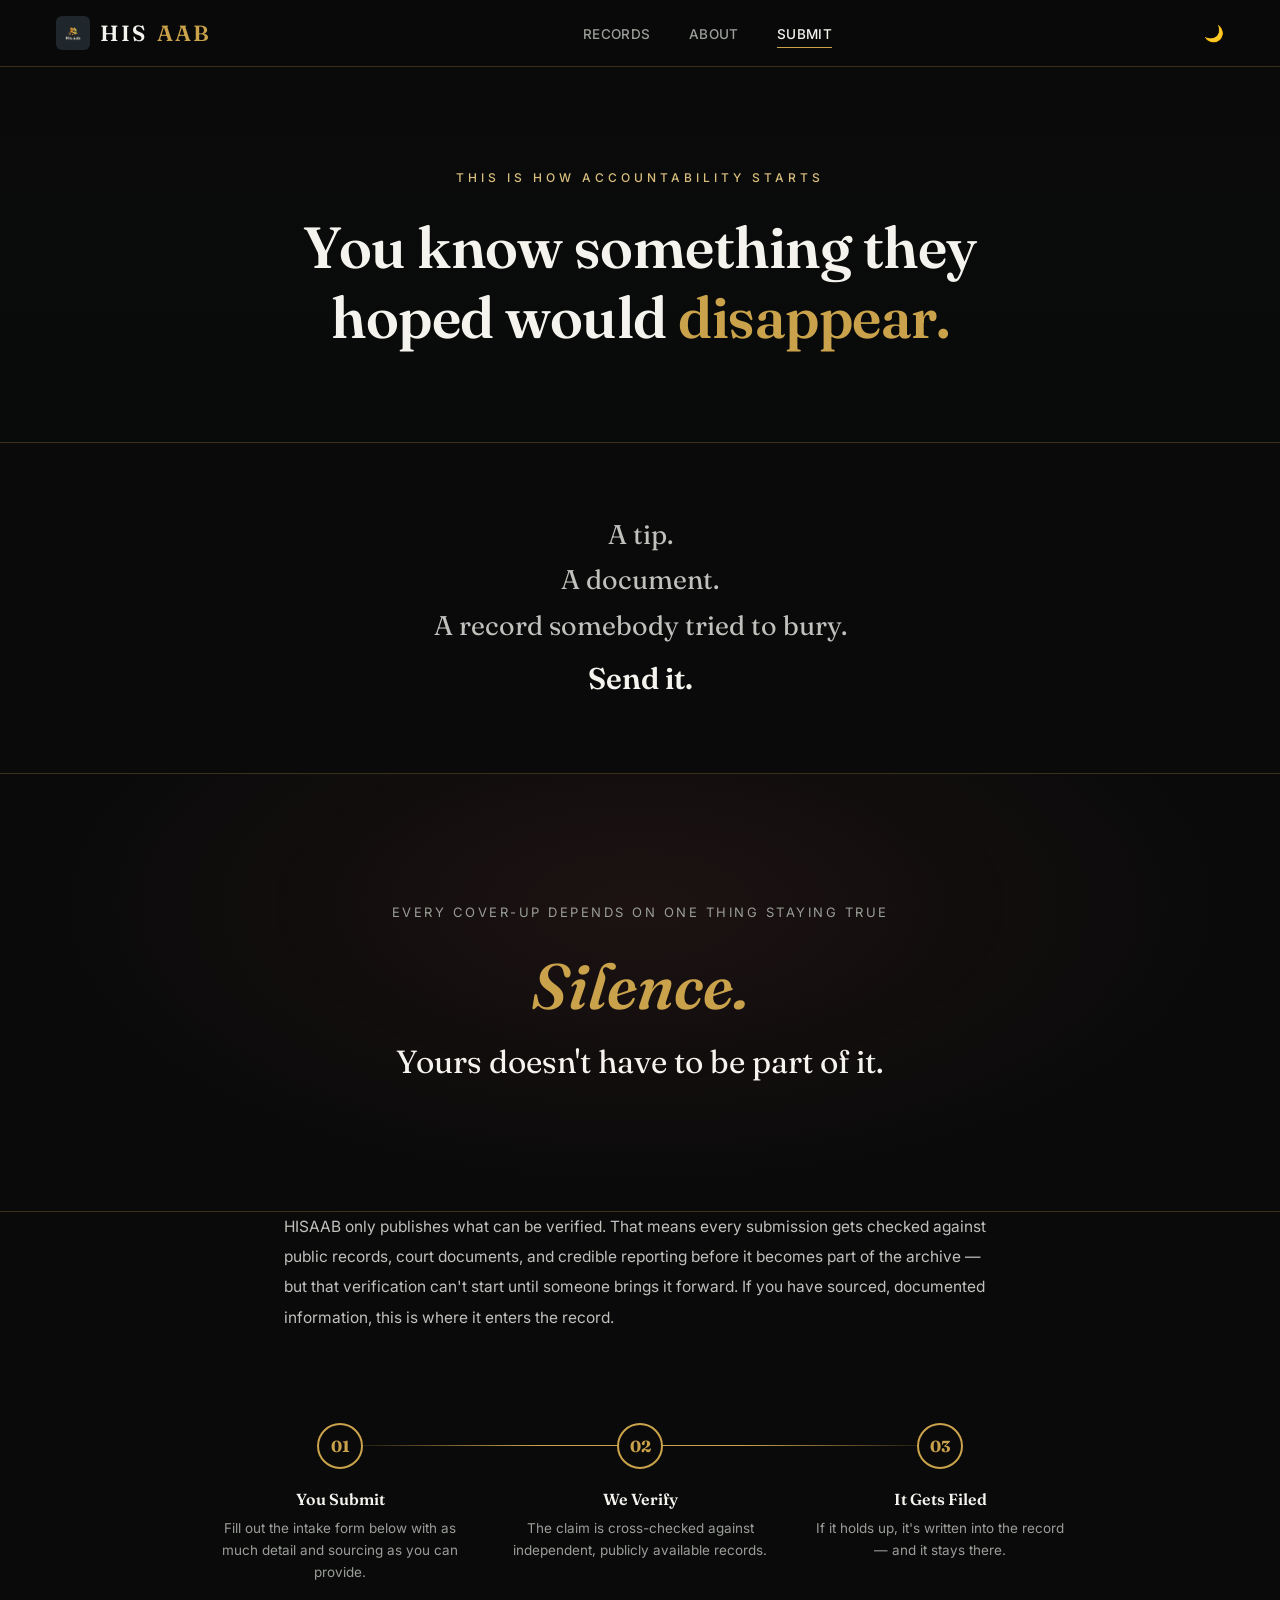
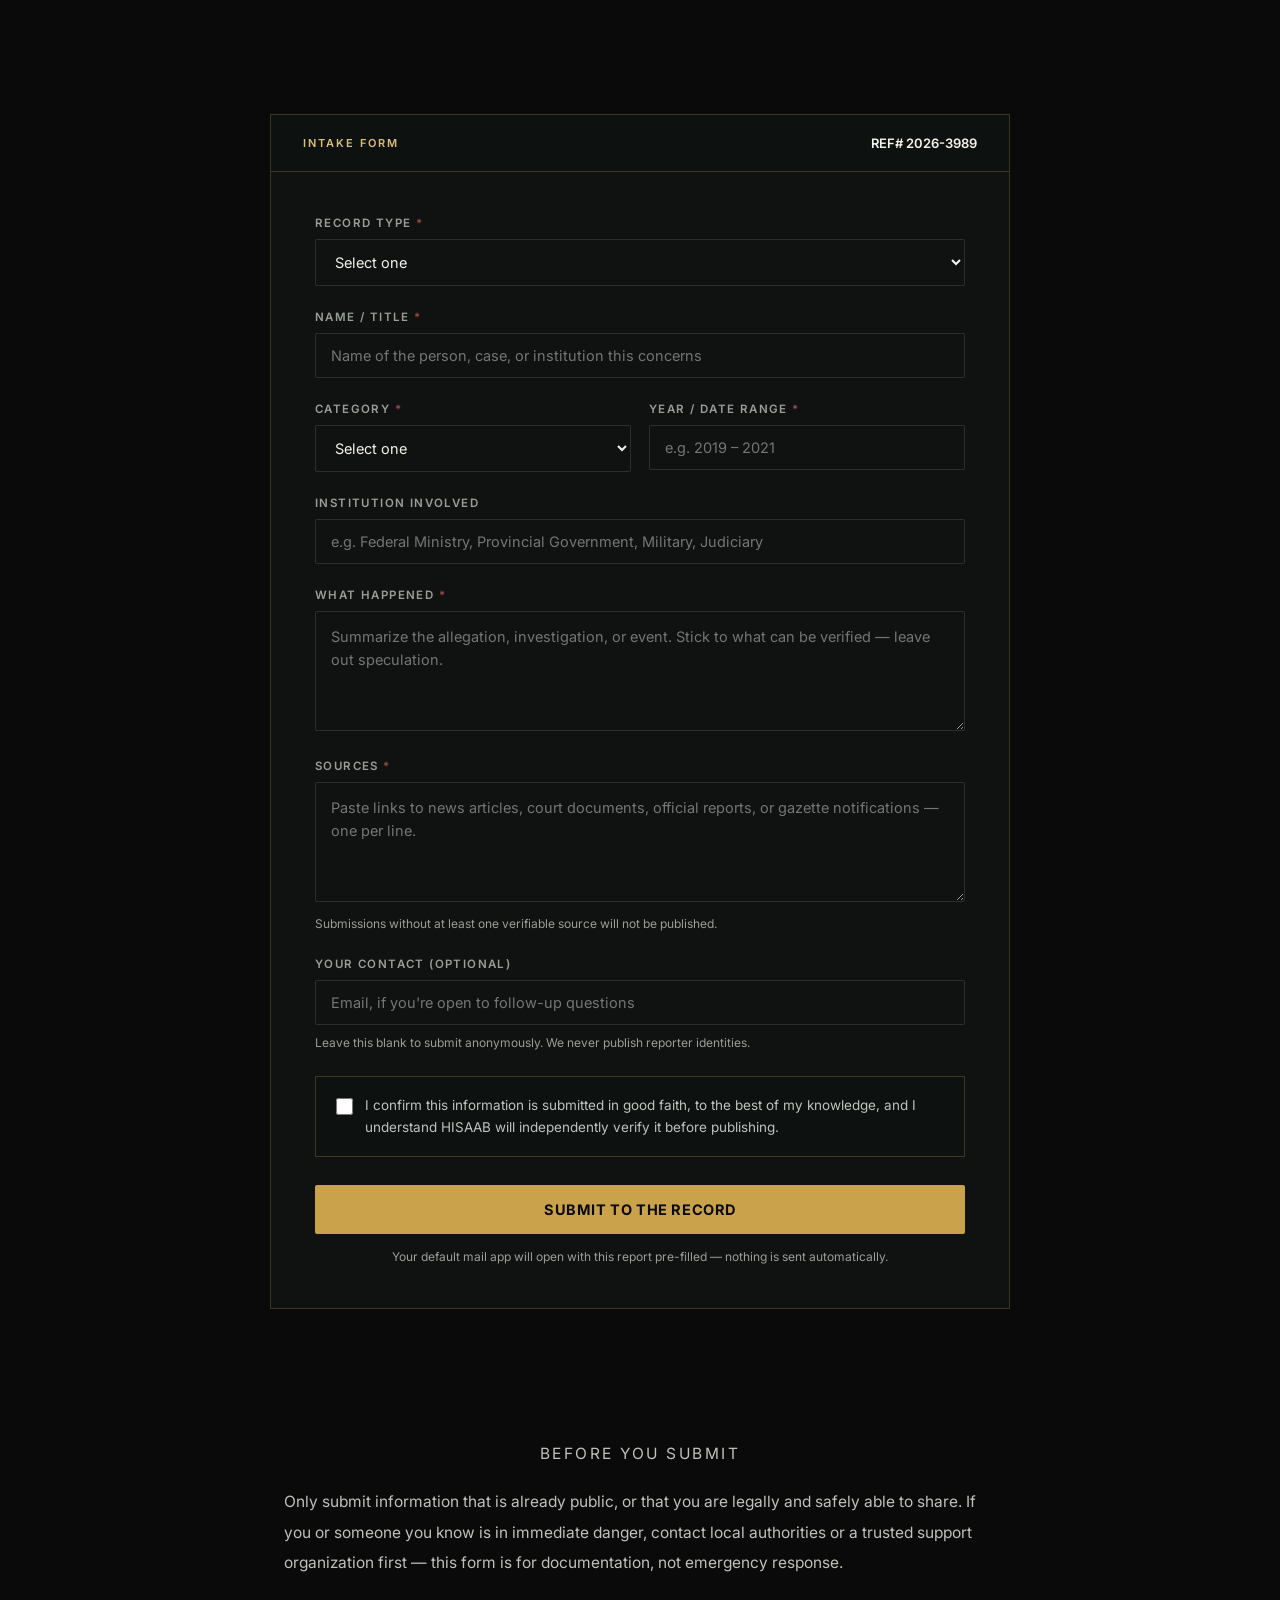
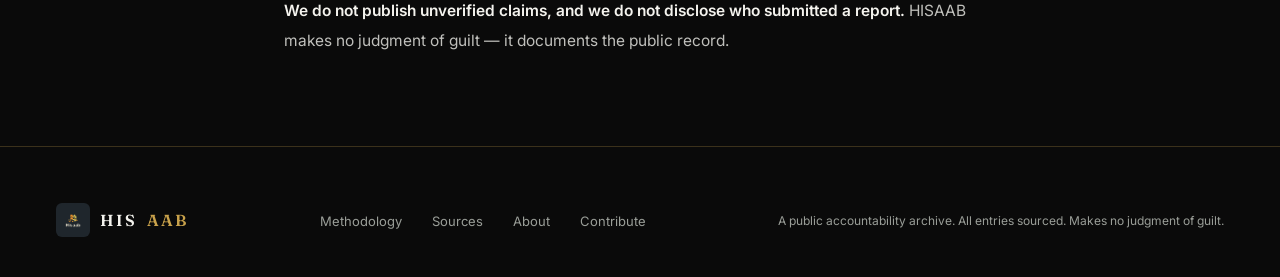
==== submit.html @ 6746af03 "first commit" ====
<!DOCTYPE html>
<html lang="en">
<head>
<meta charset="UTF-8">
<meta name="viewport" content="width=device-width, initial-scale=1.0">
<title>Submit A Record — HISAAB</title>
<link rel="icon" type="image/png" href="images/hisaab-logo.png">
<meta name="description" content="Submit documented, sourced information about a person, case, or institution to the HISAAB public record.">
<link rel="stylesheet" href="hisaab.css">
</head>
<body>

<nav id="nav" class="scrolled">
<div class="logo" onclick="window.location.href='index.html'"><img src="images/hisaab-logo.png" alt="HISAAB logo">HIS<span>AAB</span></div>
<ul class="nav-links">
<li><a href="index.html">Records</a></li>
<li><a href="about.html">About</a></li>
<li><a href="submit.html" class="nav-active">Submit</a></li>
</ul>
<div class="nav-icons">
<button class="nav-icon-btn" id="themeToggle" aria-label="Toggle light and dark mode">&#127769;</button>
</div>
</nav>

<!-- ================= HERO ================= -->
<section class="submit-hero">
<p class="about-eyebrow">This Is How Accountability Starts</p>
<h1 class="about-headline">You know something they hoped would <span class="gold-text">disappear.</span></h1>
</section>

<!-- ================= STAGGER ================= -->
<div class="stagger-block">
<p class="stagger-line">A tip.</p>
<p class="stagger-line">A document.</p>
<p class="stagger-line">A record somebody tried to bury.</p>
<p class="stagger-line emphasis">Send it.</p>
</div>

<!-- ================= RAGE BAND ================= -->
<section class="rage-band">
<p class="rage-band-lead reveal">Every cover-up depends on one thing staying true</p>
<h2 class="reveal">Silence.<small>Yours doesn't have to be part of it.</small></h2>
</section>

<!-- ================= EXPLANATORY ================= -->
<div class="about-block reveal">
<p>HISAAB only publishes what can be verified. That means every submission gets checked against public records, court documents, and credible reporting before it becomes part of the archive — but that verification can't start until someone brings it forward. If you have sourced, documented information, this is where it enters the record.</p>
</div>

<!-- ================= PROCESS ================= -->
<div class="section" style="padding-top:0;">
<div class="process-line">
<div class="process-step reveal"><div class="process-num">01</div><h4>You Submit</h4><p>Fill out the intake form below with as much detail and sourcing as you can provide.</p></div>
<div class="process-step reveal"><div class="process-num">02</div><h4>We Verify</h4><p>The claim is cross-checked against independent, publicly available records.</p></div>
<div class="process-step reveal"><div class="process-num">03</div><h4>It Gets Filed</h4><p>If it holds up, it's written into the record — and it stays there.</p></div>
</div>
</div>

<!-- ================= FORM ================= -->
<div class="section" style="padding-top:0;">
<div class="dossier reveal">

<div class="dossier-strip">
<span class="label">Intake Form</span>
<span class="ref" id="ref-number">REF# —</span>
</div>

<div class="dossier-body">

<form id="report-form" class="form-state">

<div class="field">
<label>Record Type <span class="req">*</span></label>
<select id="f-type" required>
<option value="" disabled selected>Select one</option>
<option>Person</option>
<option>Case / Scandal</option>
<option>Institution</option>
</select>
</div>

<div class="field">
<label>Name / Title <span class="req">*</span></label>
<input type="text" id="f-name" placeholder="Name of the person, case, or institution this concerns" required>
</div>

<div class="field-row">
<div class="field">
<label>Category <span class="req">*</span></label>
<select id="f-category" required>
<option value="" disabled selected>Select one</option>
<option>Corruption</option>
<option>Abuse of Power</option>
<option>Human Rights</option>
<option>Governance / Administrative</option>
<option>Censorship</option>
<option>Electoral</option>
<option>Other</option>
</select>
</div>
<div class="field">
<label>Year / Date Range <span class="req">*</span></label>
<input type="text" id="f-year" placeholder="e.g. 2019 – 2021" required>
</div>
</div>

<div class="field">
<label>Institution Involved</label>
<input type="text" id="f-institution" placeholder="e.g. Federal Ministry, Provincial Government, Military, Judiciary">
</div>

<div class="field">
<label>What Happened <span class="req">*</span></label>
<textarea id="f-description" placeholder="Summarize the allegation, investigation, or event. Stick to what can be verified — leave out speculation." required></textarea>
</div>

<div class="field">
<label>Sources <span class="req">*</span></label>
<textarea id="f-sources" placeholder="Paste links to news articles, court documents, official reports, or gazette notifications — one per line." required></textarea>
<p class="hint">Submissions without at least one verifiable source will not be published.</p>
</div>

<div class="field">
<label>Your Contact (Optional)</label>
<input type="text" id="f-contact" placeholder="Email, if you're open to follow-up questions">
<p class="hint">Leave this blank to submit anonymously. We never publish reporter identities.</p>
</div>

<div class="consent">
<input type="checkbox" id="f-consent" required>
<label for="f-consent">I confirm this information is submitted in good faith, to the best of my knowledge, and I understand HISAAB will independently verify it before publishing.</label>
</div>

<button type="submit" class="submit-btn">Submit To The Record</button>
<p class="submit-note">Your default mail app will open with this report pre-filled — nothing is sent automatically.</p>

</form>

<div id="confirm-state" class="confirm">
<div class="confirm-mark">&#10003;</div>
<h3>Submission Ready To Send</h3>
<p>Your mail app should now be open with this report pre-filled. Once you hit send, our review team will verify it against public records — thank you for helping keep this record honest.</p>
</div>

</div>
</div>
</div>

<!-- ================= SAFETY NOTICE ================= -->
<div class="about-block reveal">
<p class="about-block-label">Before You Submit</p>
<p>Only submit information that is already public, or that you are legally and safely able to share. If you or someone you know is in immediate danger, contact local authorities or a trusted support organization first — this form is for documentation, not emergency response.</p>
<p><strong>We do not publish unverified claims, and we do not disclose who submitted a report.</strong> HISAAB makes no judgment of guilt — it documents the public record.</p>
</div>

<footer>
<div class="logo" style="font-size:16px;"><img src="images/hisaab-logo.png" alt="HISAAB logo">HIS<span>AAB</span></div>
<ul class="footer-links">
<li><a href="about.html">Methodology</a></li>
<li><a href="about.html">Sources</a></li>
<li><a href="about.html">About</a></li>
<li><a href="submit.html">Contribute</a></li>
</ul>
<div class="footer-note">A public accountability archive. All entries sourced. Makes no judgment of guilt.</div>
</footer>

<script>
(function(){
    var toggleBtn = document.getElementById("themeToggle");
    var saved = localStorage.getItem("hisaab-theme");
    if(saved === "light"){ document.body.classList.add("light-mode"); toggleBtn.innerHTML = "&#9728;&#65039;"; }
    toggleBtn.addEventListener("click", function(){
        document.body.classList.toggle("light-mode");
        var isLight = document.body.classList.contains("light-mode");
        toggleBtn.innerHTML = isLight ? "&#9728;&#65039;" : "&#127769;";
        localStorage.setItem("hisaab-theme", isLight ? "light" : "dark");
    });
})();

(function(){
    var items = document.querySelectorAll(".reveal");
    var observer = new IntersectionObserver(function(entries){
        entries.forEach(function(entry){
            if(entry.isIntersecting){ entry.target.classList.add("in"); observer.unobserve(entry.target); }
        });
    }, { threshold:0.12 });
    items.forEach(function(el){ observer.observe(el); });
})();

function staggerReveal(containerSelector, childSelector, gap){
    document.querySelectorAll(containerSelector).forEach(function(container){
        var children = container.querySelectorAll(childSelector);
        var obs = new IntersectionObserver(function(entries){
            entries.forEach(function(entry){
                if(entry.isIntersecting){
                    children.forEach(function(child, i){
                        setTimeout(function(){ child.classList.add("in"); }, i * (gap || 150));
                    });
                    obs.unobserve(entry.target);
                }
            });
        }, { threshold:0.3 });
        obs.observe(container);
    });
}
staggerReveal(".stagger-block", ".stagger-line", 220);

/* reference number */
(function(){
    var year = new Date().getFullYear();
    var rand = Math.floor(1000 + Math.random() * 8999);
    document.getElementById("ref-number").textContent = "REF# " + year + "-" + rand;
})();

/* form submit -> mailto handoff */
document.getElementById("report-form").addEventListener("submit", function(e){
    e.preventDefault();

    var type = document.getElementById("f-type").value;
    var name = document.getElementById("f-name").value.trim();
    var category = document.getElementById("f-category").value;
    var year = document.getElementById("f-year").value.trim();
    var institution = document.getElementById("f-institution").value.trim();
    var description = document.getElementById("f-description").value.trim();
    var sources = document.getElementById("f-sources").value.trim();
    var contact = document.getElementById("f-contact").value.trim();

    var subject = "HISAAB Submission: " + name + " (" + year + ")";
    var body =
        "RECORD TYPE: " + type + "\n" +
        "NAME/TITLE: " + name + "\n" +
        "CATEGORY: " + category + "\n" +
        "YEAR/DATE RANGE: " + year + "\n" +
        "INSTITUTION: " + (institution || "Not specified") + "\n\n" +
        "WHAT HAPPENED:\n" + description + "\n\n" +
        "SOURCES:\n" + sources + "\n\n" +
        "REPORTER CONTACT: " + (contact || "Anonymous");

    var mailto = "mailto:submissions@hisaab.example?subject=" + encodeURIComponent(subject) + "&body=" + encodeURIComponent(body);
    window.location.href = mailto;

    document.getElementById("report-form").classList.add("hidden");
    document.getElementById("confirm-state").classList.add("active");
});
</script>

</body>
</html>
---- hisaab.css ----
/* =================================================================
   HISAAB — DESIGN SYSTEM v2
   Black / deep forest green / gold. Fraunces (display) + Inter (body).
   Matches the approved mockup direction.
================================================================= */

@import url('https://fonts.googleapis.com/css2?family=Fraunces:opsz,wght@9..144,300;9..144,500;9..144,600;9..144,700&family=Inter:wght@300;400;500;600;700&display=swap');

:root{
    --bg:#0A0A0A;
    --bg-alt:#0D1210;
    --bg-card:#0F1210;
    --bg-card-2:#101512;
    --green:#0F3D2E;
    --green-light:#175A43;
    --gold:#C9A24B;
    --gold-soft:#D9BE7D;
    --ink:#F4F3EE;
    --ink-dim:#9A9E98;
    --line:rgba(201,162,75,0.25);
    --line-soft:rgba(244,243,238,0.12);

    --alleged:#C9A24B;
    --investigation:#7C93A8;
    --convicted:#9A4B4B;
    --acquitted:#5C8768;
    --pending:#8A8E88;

    --bg-body:var(--bg);
    --text-primary:var(--ink);
    --text-secondary:rgba(244,243,238,.78);
    --text-muted:var(--ink-dim);
    --border-color:var(--line);
    --input-bg:#0F1210;
    --input-border:var(--line-soft);
    --shadow:0 20px 45px rgba(0,0,0,.45);
    --shadow-lift:0 30px 65px rgba(0,0,0,.55);

    --display:'Fraunces',Georgia,serif;
    --sans:'Inter',-apple-system,sans-serif;
}

body.light-mode{
    --bg-body:#f3f1ea;
    --bg-alt:#ece7da;
    --bg-card:#ffffff;
    --bg-card-2:#fbfaf5;
    --text-primary:#141310;
    --text-secondary:#3a372e;
    --text-muted:#6f6a5a;
    --border-color:#ddd4bc;
    --input-bg:#ffffff;
    --input-border:#ddd4bc;
    --line:#ddd4bc;
    --line-soft:#e6dfca;
}

*{ margin:0; padding:0; box-sizing:border-box; }
html{ scroll-behavior:smooth; }
body{ background:var(--bg-body); color:var(--text-primary); font-family:var(--sans); overflow-x:hidden; transition:background .4s, color .4s; }
h1,h2,h3,.serif{ font-family:var(--display); }
a{ color:inherit; text-decoration:none; }
img{ max-width:100%; display:block; }
button, input{ font-family:inherit; }
::selection{ background:var(--gold); color:#0A0A0A; }
a:focus-visible, button:focus-visible, input:focus-visible{ outline:2px solid var(--gold); outline-offset:3px; }
@media (prefers-reduced-motion:reduce){ *{ animation-duration:.001ms !important; transition-duration:.001ms !important; } }

/* ============ NAV ============ */
nav{
    position:fixed; top:0; left:0; right:0; z-index:500;
    display:flex; align-items:center; justify-content:space-between;
    padding:26px 56px;
    transition:background .4s ease, padding .4s ease, backdrop-filter .4s ease, border-color .4s ease;
    border-bottom:1px solid transparent;
}
nav.scrolled{
    background:rgba(10,10,10,.88);
    backdrop-filter:blur(10px);
    padding:16px 56px;
    border-bottom:1px solid var(--line);
}
body.light-mode nav.scrolled{ background:rgba(243,241,234,.9); }

.logo{ display:flex; align-items:center; gap:10px; font-family:var(--display); font-size:22px; letter-spacing:2px; font-weight:600; color:var(--text-primary); cursor:pointer; }
.logo img{ width:34px; height:34px; object-fit:cover; border-radius:6px; flex-shrink:0; }
.logo span{ color:var(--gold); }
.nav-links{ display:flex; gap:38px; list-style:none; }
.nav-links a{ color:var(--text-muted); font-size:13.5px; letter-spacing:.4px; position:relative; transition:color .3s; text-transform:uppercase; font-weight:500; }
.nav-links a:hover, .nav-links a.nav-active{ color:var(--text-primary); }
.nav-links a::after{ content:''; position:absolute; left:0; bottom:-6px; width:0; height:1px; background:var(--gold); transition:width .3s; }
.nav-links a:hover::after, .nav-links a.nav-active::after{ width:100%; }
.nav-icons{ display:flex; gap:20px; align-items:center; color:var(--text-muted); }
.nav-icon-btn{ background:none; border:none; color:var(--text-muted); cursor:pointer; font-size:16px; display:flex; align-items:center; transition:color .25s; }
.nav-icon-btn:hover{ color:var(--gold); }
.nav-toggle{ display:none; flex-direction:column; gap:5px; background:none; border:none; cursor:pointer; }
.nav-toggle span{ width:20px; height:2px; background:var(--text-primary); }

/* search dropdown under nav */
.search-drop{
    position:fixed; top:0; left:0; right:0; z-index:499;
    background:rgba(10,10,10,.97); backdrop-filter:blur(10px);
    padding:110px 56px 30px; transform:translateY(-100%); opacity:0;
    transition:transform .35s ease, opacity .35s ease; pointer-events:none;
    border-bottom:1px solid var(--line);
}
.search-drop.open{ transform:translateY(0); opacity:1; pointer-events:all; }
.search-drop-inner{ max-width:720px; margin:0 auto; }
#hero-search-input{
    width:100%; background:none; border:none; border-bottom:1px solid var(--line);
    color:var(--text-primary); font-family:var(--display); font-size:28px; padding:10px 0; outline:none;
}
#hero-search-input::placeholder{ color:var(--text-muted); }
.search-drop-hint{ margin-top:14px; font-size:12px; color:var(--text-muted); letter-spacing:.3px; }

/* ============ HERO ============ */
.hero{
    min-height:100vh; display:flex; flex-direction:column; align-items:center; justify-content:center;
    text-align:center; position:relative; padding:140px 24px 60px;
    background:
        radial-gradient(ellipse at 50% 0%, rgba(15,61,46,.35), transparent 60%),
        linear-gradient(180deg, var(--bg) 0%, #090B0A 100%);
    overflow:hidden;
}
body.light-mode .hero{ background:radial-gradient(ellipse at 50% 0%, rgba(15,61,46,.08), transparent 60%), linear-gradient(180deg, var(--bg-body), var(--bg-alt)); }
.hero::before{
    content:''; position:absolute; inset:0;
    background-image:repeating-linear-gradient(0deg, rgba(255,255,255,.015) 0px, transparent 1px, transparent 2px);
    pointer-events:none;
}
.hero-eyebrow{ color:var(--gold-soft); letter-spacing:4px; font-size:12px; font-weight:500; text-transform:uppercase; margin-bottom:24px; opacity:0; animation:fadeUp 1s ease forwards .2s; }
.hero h1{ font-size:clamp(52px,11vw,128px); font-weight:600; letter-spacing:1px; line-height:.95; color:var(--text-primary); opacity:0; animation:fadeUp 1.1s ease forwards .4s; }
.hero h1 .accent{ color:var(--gold); }
.hero .tagline{ margin-top:24px; font-family:var(--display); font-style:italic; font-weight:300; font-size:clamp(17px,2.2vw,24px); color:var(--text-muted); max-width:640px; opacity:0; animation:fadeUp 1.1s ease forwards .65s; }
.hero-lede{ margin-top:20px; max-width:600px; font-size:15px; line-height:1.85; color:var(--text-secondary); opacity:0; animation:fadeUp 1.1s ease forwards .8s; }
.hero-cta{ margin-top:40px; display:flex; gap:16px; flex-wrap:wrap; justify-content:center; opacity:0; animation:fadeUp 1.1s ease forwards .95s; }
.btn{ padding:15px 32px; border-radius:2px; font-size:13.5px; letter-spacing:.5px; cursor:pointer; transition:.3s ease; text-decoration:none; display:inline-block; font-weight:600; text-transform:uppercase; }
.btn-primary{ background:var(--gold); color:#0A0A0A; border:1px solid var(--gold); }
.btn-primary:hover{ background:var(--gold-soft); transform:translateY(-2px); }
.btn-outline{ border:1px solid var(--line-soft); color:var(--text-primary); }
.btn-outline:hover{ border-color:var(--gold); color:var(--gold-soft); transform:translateY(-2px); }

.hero-stats-row{
    margin-top:56px; display:grid; grid-template-columns:repeat(4,1fr); gap:1px;
    background:var(--line); border:1px solid var(--line); max-width:820px; width:92vw;
    opacity:0; animation:fadeUp 1.1s ease forwards 1.1s;
}
.hero-stat{ background:var(--bg-card); padding:24px 12px; text-align:center; }
.hero-stat .n{ font-family:var(--display); font-size:34px; color:var(--gold); font-weight:600; }
.hero-stat .l{ margin-top:6px; font-size:10.5px; letter-spacing:1.2px; color:var(--text-muted); text-transform:uppercase; }

.scroll-cue{ position:absolute; bottom:34px; left:50%; transform:translateX(-50%); color:var(--text-muted); font-size:11px; letter-spacing:2px; text-transform:uppercase; display:flex; flex-direction:column; align-items:center; gap:10px; opacity:0; animation:fadeUp 1s ease forwards 1.3s; }
.scroll-cue .line{ width:1px; height:34px; background:linear-gradient(var(--gold), transparent); animation:pulse 2s ease-in-out infinite; }

@keyframes fadeUp{ from{ opacity:0; transform:translateY(24px); } to{ opacity:1; transform:translateY(0); } }
@keyframes pulse{ 0%,100%{ opacity:.3; } 50%{ opacity:1; } }

/* ============ SECTIONS ============ */
section, .section{ padding:130px 56px; }
.section-label{ color:var(--gold-soft); letter-spacing:3px; font-size:12px; text-transform:uppercase; text-align:center; margin-bottom:18px; font-weight:500; }
.section-title{ text-align:center; font-size:clamp(30px,4vw,46px); font-weight:500; margin-bottom:70px; max-width:720px; margin-left:auto; margin-right:auto; line-height:1.2; color:var(--text-primary); }

/* reveal */
.reveal{ opacity:0; transform:translateY(28px); transition:opacity .8s ease, transform .8s ease; }
.reveal.in{ opacity:1; transform:translateY(0); }

/* ============ STATS ============ */
.stats-grid{ display:grid; grid-template-columns:repeat(4,1fr); gap:1px; background:var(--line); border:1px solid var(--line); max-width:1100px; margin:0 auto; }
.stat-card{ background:var(--bg-card); padding:46px 28px; text-align:center; transition:background .4s ease; }
.stat-card:hover{ background:var(--bg-card-2); }
.stat-num{ font-family:var(--display); font-size:50px; color:var(--gold); font-weight:500; }
.stat-label{ margin-top:10px; color:var(--text-muted); font-size:13px; letter-spacing:.5px; }

/* ============ TIMELINE / RECENT STRIP ============ */
.timeline-section{ background:var(--bg-alt); border-top:1px solid var(--line); border-bottom:1px solid var(--line); }
.timeline-strip{ display:flex; gap:22px; overflow-x:auto; padding:20px 4px 30px; scrollbar-width:thin; }
.timeline-strip::-webkit-scrollbar{ height:4px; }
.timeline-strip::-webkit-scrollbar-thumb{ background:var(--gold); border-radius:4px; }
.tl-card{ min-width:280px; background:var(--bg-card); border:1px solid var(--line); padding:28px; flex-shrink:0; transition:all .35s ease; cursor:pointer; position:relative; }
.tl-card:hover{ border-color:var(--gold); transform:translateY(-6px); box-shadow:var(--shadow-lift); }
.tl-date{ color:var(--gold-soft); font-size:12px; letter-spacing:1px; margin-bottom:14px; display:block; text-transform:uppercase; }
.tl-card h3{ font-size:18.5px; font-weight:500; margin-bottom:10px; line-height:1.3; color:var(--text-primary); }
.tl-card p{ color:var(--text-muted); font-size:13.5px; line-height:1.6; }
.tl-tag{ display:inline-block; margin-top:16px; font-size:11px; letter-spacing:.5px; color:var(--text-muted); border:1px solid var(--line-soft); padding:4px 10px; border-radius:20px; }

/* ============ ENTITY GRID (People / Cases / Institutions) ============ */
.entity-grid{ display:grid; grid-template-columns:repeat(3,1fr); gap:26px; max-width:1100px; margin:0 auto; }
.entity-card{ background:var(--bg-alt); border:1px solid var(--line); padding:36px; transition:all .4s ease; position:relative; overflow:hidden; cursor:pointer; }
.entity-card::before{ content:''; position:absolute; top:0; left:0; width:3px; height:0; background:var(--gold); transition:height .4s ease; }
.entity-card:hover::before{ height:100%; }
.entity-card:hover{ transform:translateY(-4px); background:var(--bg-card-2); }
.entity-icon{ width:44px; height:44px; border:1px solid var(--gold); border-radius:50%; display:flex; align-items:center; justify-content:center; color:var(--gold); margin-bottom:22px; }
.entity-card h3{ font-size:20px; margin-bottom:10px; font-weight:500; color:var(--text-primary); }
.entity-card p{ color:var(--text-muted); font-size:14px; line-height:1.6; margin-bottom:18px; }
.entity-meta{ display:flex; justify-content:space-between; font-size:12px; color:var(--text-muted); border-top:1px solid var(--line); padding-top:16px; }
.entity-meta span.gold{ color:var(--gold-soft); }

/* ============ RECORD BROWSER (tabs + full grid) ============ */
.record-tabs{ display:flex; justify-content:center; gap:8px; margin-bottom:44px; flex-wrap:wrap; }
.record-tab{ background:var(--bg-alt); border:1px solid var(--line); color:var(--text-muted); padding:11px 26px; border-radius:2px; font-size:12.5px; font-weight:600; letter-spacing:.8px; text-transform:uppercase; cursor:pointer; transition:.2s; }
.record-tab:hover{ border-color:var(--gold); color:var(--text-primary); }
.record-tab.active{ background:var(--gold); border-color:var(--gold); color:#0A0A0A; }

.record-grid{ display:grid; grid-template-columns:repeat(auto-fill,minmax(270px,1fr)); gap:22px; max-width:1200px; margin:0 auto; }
.record-card{ background:var(--bg-card); border:1px solid var(--line); overflow:hidden; cursor:pointer; transition:transform .3s ease, border-color .3s; }
.record-card:hover{ transform:translateY(-6px); border-color:var(--gold); box-shadow:var(--shadow-lift); }
.record-photo{ height:160px; background:var(--bg-alt); overflow:hidden; }
.record-photo img{ width:100%; height:100%; object-fit:cover; filter:grayscale(60%) contrast(1.05); }
.record-body{ padding:22px 24px 26px; }
.record-ref{ font-size:10.5px; color:var(--gold-soft); letter-spacing:1.2px; margin-bottom:8px; text-transform:uppercase; }
.record-name{ font-family:var(--display); font-size:18px; font-weight:600; color:var(--text-primary); margin-bottom:6px; line-height:1.3; }
.record-role{ font-size:12px; color:var(--text-muted); letter-spacing:.4px; margin-bottom:14px; }
.record-status{ display:inline-flex; align-items:center; gap:6px; padding:5px 12px; border-radius:2px; font-size:10px; font-weight:700; letter-spacing:1px; text-transform:uppercase; border:1px solid currentColor; }
.record-status::before{ content:''; width:6px; height:6px; border-radius:50%; background:currentColor; }
.status-alleged{ color:var(--alleged); }
.status-investigation{ color:var(--investigation); }
.status-convicted{ color:var(--convicted); }
.status-acquitted{ color:var(--acquitted); }
.status-pending{ color:var(--pending); }

/* ============ HISAAB SCORE BAND ============ */
.score-band{ background:var(--bg-alt); border:1px solid var(--line); border-radius:2px; padding:52px 46px; display:grid; grid-template-columns:1fr 1fr; gap:50px; align-items:center; max-width:1100px; margin:0 auto; }
.score-band-text h3{ font-size:26px; font-weight:600; color:var(--text-primary); margin-bottom:16px; }
.score-band-text p{ font-size:14.5px; line-height:1.85; color:var(--text-secondary); }
.score-example{ background:var(--bg); border:1px solid var(--line); padding:26px; }
.score-example-head{ display:flex; justify-content:space-between; align-items:baseline; margin-bottom:18px; padding-bottom:14px; border-bottom:1px solid var(--line); }
.score-example-head span{ font-size:10.5px; letter-spacing:1.5px; text-transform:uppercase; color:var(--text-muted); }
.score-metric-row{ display:flex; justify-content:space-between; font-size:13px; padding:9px 0; color:var(--text-secondary); border-bottom:1px solid var(--line-soft); }
.score-metric-row:last-child{ border-bottom:none; }
.score-metric-row b{ color:var(--gold-soft); font-weight:700; }

/* ============ MISSION ============ */
.mission{ background:linear-gradient(180deg, var(--green) 0%, #0A2118 100%); text-align:center; position:relative; }
.mission-quote{ font-family:var(--display); font-weight:300; font-style:italic; font-size:clamp(26px,4.5vw,44px); max-width:900px; margin:0 auto; line-height:1.35; color:var(--ink); }
.mission-quote .gold-text{ color:var(--gold); font-style:normal; font-weight:500; }
.mission-sub{ max-width:640px; margin:34px auto 0; color:rgba(244,243,238,.75); font-size:15px; line-height:1.8; }
.gold-rule{ width:60px; height:2px; background:var(--gold); margin:36px auto 0; }

/* ============ CTA ============ */
.remember-cta{ text-align:center; padding:110px 24px 130px; }
.remember-cta h2{ font-size:clamp(28px,3.8vw,44px); font-weight:600; max-width:620px; margin:0 auto 18px; color:var(--text-primary); }
.remember-cta p{ max-width:500px; margin:0 auto 32px; color:var(--text-secondary); line-height:1.8; }
.remember-actions{ display:flex; gap:14px; justify-content:center; flex-wrap:wrap; }

/* ============ FOOTER ============ */
footer{ padding:56px 56px 40px; border-top:1px solid var(--line); display:flex; justify-content:space-between; align-items:center; flex-wrap:wrap; gap:20px; }
.footer-links{ display:flex; gap:30px; list-style:none; flex-wrap:wrap; }
.footer-links a{ color:var(--text-muted); font-size:13px; }
.footer-links a:hover{ color:var(--gold-soft); }
.footer-note{ color:var(--text-muted); font-size:12px; }

/* ============ RESPONSIVE ============ */
@media(max-width:900px){
    nav{ padding:20px 24px; }
    nav.scrolled{ padding:14px 24px; }
    .nav-links{ display:none; }
    .nav-toggle{ display:flex; }
    section, .section{ padding:80px 24px; }
    .stats-grid, .hero-stats-row{ grid-template-columns:repeat(2,1fr); }
    .entity-grid{ grid-template-columns:1fr; }
    .score-band{ grid-template-columns:1fr; padding:34px 26px; }
    footer{ flex-direction:column; align-items:flex-start; }
    .search-drop{ padding:100px 24px 24px; }
}

/* =================================================================
   CASE PAGE (case.html + case-render.js)
================================================================= */

.case-hero{
    position:relative; min-height:60vh; display:flex; align-items:flex-end;
    padding:160px 56px 70px;
    background:
        radial-gradient(ellipse at 50% 0%, rgba(15,61,46,.3), transparent 60%),
        linear-gradient(180deg, var(--bg) 0%, #090B0A 100%);
    border-bottom:1px solid var(--line);
    overflow:hidden;
}
.case-hero::before{
    content:''; position:absolute; inset:0;
    background-image:repeating-linear-gradient(0deg, rgba(255,255,255,.015) 0px, transparent 1px, transparent 2px);
    pointer-events:none;
}
.case-hero-inner{ position:relative; z-index:2; max-width:900px; margin:0 auto; text-align:center; }
.case-back{ display:inline-flex; align-items:center; gap:8px; color:var(--text-muted); font-size:12.5px; font-weight:600; letter-spacing:1px; text-transform:uppercase; margin-bottom:30px; transition:.25s; }
.case-back:hover{ color:var(--gold-soft); }
.case-ref{ font-size:12px; letter-spacing:2.5px; color:var(--gold-soft); text-transform:uppercase; margin-bottom:18px; }
.case-hero-inner h1{ font-size:clamp(30px,5vw,54px); font-weight:600; color:var(--text-primary); line-height:1.15; margin-bottom:20px; }
.case-status-badge{ display:inline-flex; align-items:center; gap:8px; padding:7px 18px; border-radius:2px; font-size:11.5px; font-weight:700; letter-spacing:1.5px; text-transform:uppercase; border:1px solid currentColor; margin-bottom:18px; }
.case-status-badge::before{ content:''; width:7px; height:7px; border-radius:50%; background:currentColor; }
.case-meta-line{ color:var(--text-muted); font-size:14px; letter-spacing:.4px; }

.case-body{ max-width:820px; margin:0 auto; padding:80px 24px; }
.case-block{ margin-bottom:80px; }
.case-block:last-child{ margin-bottom:0; }
.case-block-label{ font-size:11.5px; letter-spacing:2.5px; color:var(--gold-soft); text-transform:uppercase; margin-bottom:22px; text-align:center; }
.case-overview{ font-family:var(--display); font-size:20px; line-height:1.8; color:var(--text-primary); text-align:center; }

.case-timeline{ position:relative; padding-left:34px; }
.case-timeline::before{ content:''; position:absolute; left:8px; top:6px; bottom:6px; width:2px; background:var(--line); }
.case-tl-item{ position:relative; padding-bottom:40px; }
.case-tl-item:last-child{ padding-bottom:0; }
.case-tl-dot{ position:absolute; left:-34px; top:3px; width:18px; height:18px; border-radius:50%; background:var(--bg-alt); border:2px solid var(--gold); }
.case-tl-date{ font-size:11.5px; letter-spacing:1.5px; color:var(--gold-soft); text-transform:uppercase; margin-bottom:8px; }
.case-tl-item h3{ font-size:19px; font-weight:600; color:var(--text-primary); margin-bottom:8px; }
.case-tl-item p{ color:var(--text-secondary); font-size:14.5px; line-height:1.75; }

.case-figures-grid{ display:grid; grid-template-columns:repeat(auto-fill,minmax(220px,1fr)); gap:18px; }
.case-figure-card{ background:var(--bg-card); border:1px solid var(--line); padding:22px; cursor:pointer; transition:.3s; display:flex; gap:14px; align-items:center; }
.case-figure-card:hover{ border-color:var(--gold); transform:translateY(-4px); }
.case-figure-photo{ width:52px; height:52px; border-radius:50%; overflow:hidden; background:var(--bg-alt); flex-shrink:0; }
.case-figure-photo img{ width:100%; height:100%; object-fit:cover; filter:grayscale(60%); }
.case-figure-name{ font-family:var(--display); font-size:15.5px; font-weight:600; color:var(--text-primary); }
.case-figure-role{ font-size:11.5px; color:var(--text-muted); margin-top:2px; }

.case-sources-list{ display:flex; flex-direction:column; gap:1px; background:var(--line); border:1px solid var(--line); }
.case-source-item{ display:flex; gap:14px; background:var(--bg-card); padding:16px 22px; font-size:13.5px; color:var(--text-secondary); transition:.2s; }
.case-source-item:hover{ background:var(--bg-card-2); color:var(--gold-soft); }
.case-source-item span{ color:var(--gold-soft); font-weight:600; }

.case-cta{ text-align:center; padding:56px 30px; background:var(--bg-alt); border:1px solid var(--line); }
.case-cta p{ color:var(--text-secondary); margin-bottom:24px; }

@media(max-width:700px){
    .case-hero{ padding:120px 24px 50px; }
    .case-body{ padding:56px 20px; }
}

/* =================================================================
   ABOUT PAGE (about.html)
================================================================= */

.about-hero{
    position:relative; padding:170px 24px 100px; text-align:center;
    background:
        radial-gradient(ellipse at 50% 0%, rgba(15,61,46,.32), transparent 60%),
        linear-gradient(180deg, var(--bg) 0%, #090B0A 100%);
    border-bottom:1px solid var(--line); overflow:hidden;
}
.about-hero::before{
    content:''; position:absolute; inset:0;
    background-image:repeating-linear-gradient(0deg, rgba(255,255,255,.015) 0px, transparent 1px, transparent 2px);
    pointer-events:none;
}
.about-eyebrow{ color:var(--gold-soft); letter-spacing:4px; font-size:12px; font-weight:500; text-transform:uppercase; margin-bottom:28px; }
.about-headline{
    font-family:var(--display); font-weight:600; font-size:clamp(30px,5.2vw,58px);
    line-height:1.2; letter-spacing:-.5px; color:var(--text-primary);
    max-width:820px; margin:0 auto;
}
.about-headline .gold-text{ color:var(--gold); }

.about-wrap{ max-width:760px; margin:0 auto; padding:100px 24px; }
.about-lede{ font-size:17px; line-height:1.95; color:var(--text-secondary); margin-bottom:26px; }
.about-lede:last-of-type{ margin-bottom:0; }

.pull-quote{
    margin:90px auto; max-width:760px; padding:0 24px; text-align:center;
}
.pull-quote p{
    font-family:var(--display); font-style:italic; font-weight:300;
    font-size:clamp(24px,3.6vw,38px); line-height:1.4; color:var(--gold-soft);
}
.pull-quote .rule{ width:50px; height:2px; background:var(--gold); margin:30px auto 0; }

.about-block{ max-width:760px; margin:0 auto 90px; padding:0 24px; }
.about-block:last-child{ margin-bottom:0; }
.about-block-label{ font-size:11.5px; letter-spacing:2.5px; color:var(--gold-soft); text-transform:uppercase; margin-bottom:20px; text-align:center; }
.about-block p{ font-size:15.5px; line-height:1.95; color:var(--text-secondary); margin-bottom:18px; }
.about-block p:last-child{ margin-bottom:0; }
.about-block p strong{ color:var(--text-primary); font-weight:600; }

.principle-grid{ display:grid; grid-template-columns:repeat(2,1fr); gap:1px; background:var(--line); border:1px solid var(--line); max-width:1000px; margin:0 auto; }
.principle-card{ background:var(--bg-card); padding:44px 40px; transition:background .3s; }
.principle-card:hover{ background:var(--bg-card-2); }
.principle-mark{ font-family:var(--display); font-size:34px; color:var(--gold); font-weight:300; line-height:1; margin-bottom:20px; }
.principle-card p{ font-family:var(--display); font-size:19px; line-height:1.5; color:var(--text-primary); font-style:italic; }

.about-cta{ text-align:center; padding:100px 24px 130px; }
.about-cta h2{ font-family:var(--display); font-size:clamp(26px,3.6vw,40px); font-weight:600; max-width:600px; margin:0 auto 18px; color:var(--text-primary); }
.about-cta p{ max-width:480px; margin:0 auto 32px; color:var(--text-secondary); line-height:1.85; }

@media(max-width:700px){
    .about-hero{ padding:130px 20px 70px; }
    .about-wrap{ padding:70px 20px; }
    .principle-grid{ grid-template-columns:1fr; }
    .principle-card{ padding:32px 26px; }
}

/* =================================================================
   ABOUT PAGE v2 — staggered rhetoric, rage bands, strike-reveals
================================================================= */

/* staggered stacked lines (short rhythmic statements) */
.stagger-block{ max-width:640px; margin:70px auto; padding:0 24px; text-align:center; }
.stagger-line{
    font-family:var(--display); font-size:clamp(19px,2.6vw,27px); font-weight:400;
    color:var(--text-secondary); line-height:1.6; margin-bottom:2px;
    opacity:0; transform:translateY(14px); transition:opacity .6s ease, transform .6s ease;
}
.stagger-line.in{ opacity:1; transform:translateY(0); }
.stagger-line.emphasis{ color:var(--text-primary); font-weight:600; font-size:clamp(21px,3vw,30px); margin-top:8px; }

/* full-bleed "rage band" — starker than the standard mission band */
.rage-band{
    position:relative; text-align:center; padding:130px 24px;
    background:radial-gradient(ellipse at 50% 30%, rgba(154,75,75,.13), transparent 65%), var(--bg);
    border-top:1px solid var(--line); border-bottom:1px solid var(--line);
    overflow:hidden;
}
.rage-band-lead{ font-size:13px; letter-spacing:2.5px; text-transform:uppercase; color:var(--text-muted); margin-bottom:28px; }
.rage-band h2{
    font-family:var(--display); font-weight:600; font-style:italic;
    font-size:clamp(32px,6vw,64px); line-height:1.2; color:var(--gold);
    max-width:900px; margin:0 auto;
}
.rage-band h2 small{ display:block; font-size:.5em; font-style:normal; color:var(--text-primary); font-weight:400; margin-top:18px; }

/* strike-reveal lines ("Not with rumors." etc.) */
.strike-block{ max-width:520px; margin:80px auto; padding:0 24px; text-align:center; }
.strike-line{
    position:relative; display:inline-block; font-family:var(--display); font-size:clamp(24px,4vw,36px);
    font-weight:500; color:var(--text-muted); margin:10px 0;
    opacity:0; transform:translateY(10px); transition:opacity .5s ease, transform .5s ease;
}
.strike-line.in{ opacity:1; transform:translateY(0); }
.strike-line.struck::after{
    content:''; position:absolute; left:0; top:52%; height:2px; background:var(--convicted);
    width:0; transition:width .6s ease .35s;
}
.strike-line.struck.in::after{ width:100%; }
.strike-line.final{ color:var(--gold); font-weight:700; display:block; margin-top:24px; }

/* ledger list ("Every promise made." etc.) */
.ledger-block{ max-width:560px; margin:80px auto; padding:0 24px; }
.ledger-item{
    display:flex; align-items:baseline; gap:16px; padding:16px 0; border-bottom:1px solid var(--line-soft);
    opacity:0; transform:translateX(-12px); transition:opacity .5s ease, transform .5s ease;
}
.ledger-item:last-child{ border-bottom:none; }
.ledger-item.in{ opacity:1; transform:translateX(0); }
.ledger-item span{ color:var(--gold); font-family:var(--display); font-size:15px; flex-shrink:0; }
.ledger-item p{ font-size:16px; color:var(--text-primary); font-weight:500; }

/* Q&A block */
.qa-block{ max-width:700px; margin:90px auto; padding:0 24px; text-align:center; }
.qa-negate{ font-family:var(--display); font-size:clamp(18px,2.6vw,24px); color:var(--text-muted); text-decoration:line-through; text-decoration-color:var(--convicted); margin-bottom:18px; }
.qa-lead{ font-size:12.5px; letter-spacing:2px; text-transform:uppercase; color:var(--gold-soft); margin-bottom:16px; }
.qa-answer{ font-family:var(--display); font-style:italic; font-size:clamp(26px,4.2vw,42px); color:var(--text-primary); line-height:1.35; }

@media(max-width:700px){
    .rage-band{ padding:90px 20px; }
    .stagger-block, .strike-block, .ledger-block, .qa-block{ margin:56px auto; }
}

/* =================================================================
   SUBMIT PAGE (submit.html)
================================================================= */

.submit-hero{ padding:170px 24px 90px; text-align:center; background:linear-gradient(180deg, var(--bg) 0%, #090B0A 100%); border-bottom:1px solid var(--line); }
.submit-hero .about-headline{ margin-bottom:0; }

.process-line{ position:relative; display:grid; grid-template-columns:repeat(3,1fr); gap:0; max-width:900px; margin:0 auto; }
.process-line::before{ content:''; position:absolute; top:22px; left:16%; right:16%; height:1px; background:linear-gradient(90deg,transparent,var(--gold),var(--gold),transparent); }
.process-step{ position:relative; text-align:center; padding:0 18px; }
.process-num{ position:relative; z-index:2; width:46px; height:46px; margin:0 auto 20px; border-radius:50%; background:var(--bg); border:2px solid var(--gold); display:flex; align-items:center; justify-content:center; font-weight:700; color:var(--gold); font-family:var(--display); }
.process-step h4{ font-family:var(--display); font-size:16px; font-weight:600; margin-bottom:8px; color:var(--text-primary); }
.process-step p{ font-size:13.5px; line-height:1.65; color:var(--text-muted); }
@media(max-width:700px){ .process-line{ grid-template-columns:1fr; row-gap:34px; } .process-line::before{ display:none; } }

.dossier{ max-width:740px; margin:0 auto; background:var(--bg-card); border:1px solid var(--line); overflow:hidden; }
.dossier-strip{ display:flex; justify-content:space-between; align-items:center; padding:20px 32px; background:var(--bg-alt); border-bottom:1px solid var(--line); }
.dossier-strip .label{ color:var(--gold-soft); font-size:11px; letter-spacing:2px; text-transform:uppercase; font-weight:600; }
.dossier-strip .ref{ color:var(--text-primary); font-size:13px; font-weight:600; }
.dossier-body{ padding:44px; }

.field{ margin-bottom:24px; }
.field label{ display:block; font-size:11.5px; letter-spacing:1.4px; text-transform:uppercase; font-weight:600; color:var(--text-muted); margin-bottom:9px; }
.field .req{ color:var(--convicted); }
.field input, .field select, .field textarea{
    width:100%; padding:13px 15px; border-radius:2px;
    border:1px solid var(--input-border); background:var(--input-bg); color:var(--text-primary);
    font-size:14.5px; font-family:var(--sans); outline:none; transition:.25s;
}
.field textarea{ resize:vertical; min-height:120px; line-height:1.6; }
.field input:focus, .field select:focus, .field textarea:focus{ border-color:var(--gold); }
.field-row{ display:grid; grid-template-columns:1fr 1fr; gap:18px; }
.hint{ margin-top:8px; font-size:12px; color:var(--text-muted); line-height:1.6; }

.consent{ display:flex; align-items:flex-start; gap:12px; padding:18px 20px; background:var(--bg-alt); border:1px solid var(--line); margin-bottom:28px; }
.consent input{ margin-top:3px; accent-color:var(--gold); width:17px; height:17px; flex-shrink:0; }
.consent label{ font-size:13.5px; line-height:1.6; color:var(--text-secondary); }

.submit-btn{ width:100%; padding:16px; border:none; border-radius:2px; background:var(--gold); color:#0A0A0A; font-size:14.5px; font-weight:700; letter-spacing:.6px; text-transform:uppercase; cursor:pointer; transition:.3s; }
.submit-btn:hover{ background:var(--gold-soft); transform:translateY(-2px); }
.submit-note{ margin-top:15px; text-align:center; font-size:12px; color:var(--text-muted); }

.confirm{ display:none; text-align:center; padding:60px 40px; }
.confirm.active{ display:block; }
.confirm-mark{ width:60px; height:60px; margin:0 auto 22px; border-radius:50%; background:var(--bg-alt); border:2px solid var(--gold); display:flex; align-items:center; justify-content:center; color:var(--gold); font-size:26px; font-weight:700; }
.confirm h3{ font-family:var(--display); font-size:22px; color:var(--text-primary); margin-bottom:14px; }
.confirm p{ font-size:14.5px; color:var(--text-muted); max-width:420px; margin:0 auto; line-height:1.8; }
.form-state.hidden{ display:none; }

@media(max-width:700px){
    .dossier-body{ padding:26px; }
    .dossier-strip{ padding:16px 20px; flex-direction:column; gap:8px; align-items:flex-start; }
    .field-row{ grid-template-columns:1fr; }
}

/* =================================================================
   ABOUT PAGE v3 — founder note, cost-of-silence block, closing bridge
================================================================= */

.founder-block{
    max-width:820px; margin:100px auto; padding:56px 60px;
    background:linear-gradient(135deg,var(--bg-card),var(--bg-card-2));
    border:1px solid var(--line); position:relative;
}
.founder-block::before{ content:''; position:absolute; top:0; left:0; width:3px; height:100%; background:var(--gold); }
.founder-label{ font-size:11px; letter-spacing:2.5px; text-transform:uppercase; color:var(--gold-soft); margin-bottom:26px; text-align:center; }
.founder-block p{ font-family:var(--display); font-size:17.5px; line-height:2; color:var(--text-secondary); margin-bottom:20px; }
.founder-block p:last-of-type{ margin-bottom:0; }
.founder-sign{ margin-top:32px; text-align:right; font-size:14.5px; color:var(--text-primary); font-weight:600; }
.founder-sign small{ display:block; margin-top:4px; font-size:11.5px; color:var(--text-muted); font-weight:400; letter-spacing:.5px; text-transform:uppercase; }

.cost-block{ max-width:560px; margin:90px auto; padding:0 24px; }
.cost-block-label{ font-size:11.5px; letter-spacing:2.5px; color:var(--gold-soft); text-transform:uppercase; margin-bottom:26px; text-align:center; }
.cost-item{
    display:flex; align-items:center; gap:16px; padding:15px 0; border-bottom:1px solid var(--line-soft);
    opacity:0; transform:translateX(-12px); transition:opacity .5s ease, transform .5s ease;
}
.cost-item:last-child{ border-bottom:none; }
.cost-item.in{ opacity:1; transform:translateX(0); }
.cost-item .x{ color:var(--convicted); font-family:var(--display); font-size:18px; flex-shrink:0; }
.cost-item p{ font-size:15.5px; color:var(--text-secondary); }

.closing-bridge{ text-align:center; padding:70px 24px 0; }
.closing-bridge p{ font-family:var(--display); font-style:italic; font-size:clamp(22px,3.2vw,32px); color:var(--gold-soft); max-width:620px; margin:0 auto; line-height:1.5; }

@media(max-width:700px){
    .founder-block{ padding:32px 26px; margin:70px auto; }
    .founder-block p{ font-size:16px; line-height:1.85; }
}

/* =================================================================
   PERSON PROFILE PAGE (person.html + person-render.js)
================================================================= */

.person-hero{
    position:relative; min-height:55vh; display:flex; align-items:flex-end;
    padding:160px 56px 60px;
    background:
        radial-gradient(ellipse at 50% 0%, rgba(15,61,46,.3), transparent 60%),
        linear-gradient(180deg, var(--bg) 0%, #090B0A 100%);
    border-bottom:1px solid var(--line);
}
.person-hero-inner{ max-width:900px; margin:0 auto; text-align:center; width:100%; }
.person-photo-ring{
    width:104px; height:104px; border-radius:50%; margin:0 auto 26px;
    border:2px solid var(--gold); padding:4px; overflow:hidden;
}
.person-photo-ring img{ width:100%; height:100%; border-radius:50%; object-fit:cover; filter:grayscale(50%); }
.person-ref{ font-size:12px; letter-spacing:2.5px; color:var(--gold-soft); text-transform:uppercase; margin-bottom:14px; }
.person-hero-inner h1{ font-size:clamp(30px,5vw,52px); font-weight:600; color:var(--text-primary); margin-bottom:14px; }
.person-role-line{ color:var(--text-muted); font-size:14.5px; letter-spacing:.4px; margin-bottom:18px; }

.person-body{ max-width:900px; margin:0 auto; padding:80px 24px; }
.person-block{ margin-bottom:80px; }
.person-block:last-child{ margin-bottom:0; }
.person-block-label{ font-size:11.5px; letter-spacing:2.5px; color:var(--gold-soft); text-transform:uppercase; margin-bottom:26px; text-align:center; }

/* score panel */
.score-panel{ background:var(--bg-card); border:1px solid var(--line); padding:40px 44px; }
.score-grid{ display:grid; grid-template-columns:repeat(3,1fr); gap:1px; background:var(--line); border:1px solid var(--line); margin-top:8px; }
.score-cell{ background:var(--bg); padding:26px 16px; text-align:center; }
.score-cell .n{ font-family:var(--display); font-size:34px; font-weight:600; color:var(--gold); }
.score-cell .l{ margin-top:8px; font-size:10.5px; letter-spacing:1.2px; text-transform:uppercase; color:var(--text-muted); }
.score-summary-line{ text-align:center; font-family:var(--display); font-style:italic; font-size:16.5px; color:var(--text-secondary); margin-top:28px; line-height:1.7; }

/* promises tracker */
.promise-list{ display:flex; flex-direction:column; gap:1px; background:var(--line); border:1px solid var(--line); }
.promise-row{ display:flex; align-items:flex-start; gap:18px; background:var(--bg-card); padding:22px 26px; }
.promise-icon{ flex-shrink:0; width:30px; height:30px; border-radius:50%; display:flex; align-items:center; justify-content:center; font-size:13px; font-weight:700; margin-top:2px; }
.promise-completed .promise-icon{ background:rgba(92,135,104,.16); color:var(--acquitted); }
.promise-in-progress .promise-icon{ background:rgba(201,162,75,.16); color:var(--gold); }
.promise-not-completed .promise-icon{ background:rgba(154,75,75,.16); color:var(--convicted); }
.promise-text{ font-size:14.5px; color:var(--text-primary); line-height:1.6; margin-bottom:6px; }
.promise-meta{ font-size:11.5px; color:var(--text-muted); letter-spacing:.5px; text-transform:uppercase; }

/* linked cases */
.person-cases-grid{ display:grid; grid-template-columns:repeat(auto-fill,minmax(240px,1fr)); gap:18px; }

.person-cta{ text-align:center; padding:50px 30px; background:var(--bg-alt); border:1px solid var(--line); }
.person-cta p{ color:var(--text-secondary); margin-bottom:22px; font-size:14.5px; }

@media(max-width:700px){
    .person-hero{ padding:120px 20px 46px; }
    .person-body{ padding:56px 18px; }
    .score-panel{ padding:28px 22px; }
    .score-grid{ grid-template-columns:repeat(2,1fr); }
}

/* =================================================================
   INSTITUTION PROFILE PAGE (institution.html + institution-render.js)
================================================================= */

.institution-hero{
    position:relative; min-height:45vh; display:flex; align-items:flex-end;
    padding:160px 56px 60px;
    background:
        radial-gradient(ellipse at 50% 0%, rgba(15,61,46,.3), transparent 60%),
        linear-gradient(180deg, var(--bg) 0%, #090B0A 100%);
    border-bottom:1px solid var(--line);
}
.institution-hero-inner{ max-width:820px; margin:0 auto; text-align:center; width:100%; }
.institution-icon-ring{
    width:64px; height:64px; border-radius:14px; margin:0 auto 22px;
    border:2px solid var(--gold); display:flex; align-items:center; justify-content:center;
    color:var(--gold); font-family:var(--display); font-size:24px; font-weight:600;
}
.institution-ref{ font-size:12px; letter-spacing:2.5px; color:var(--gold-soft); text-transform:uppercase; margin-bottom:14px; }
.institution-hero-inner h1{ font-size:clamp(28px,4.6vw,46px); font-weight:600; color:var(--text-primary); margin-bottom:12px; }
.institution-type-line{ color:var(--text-muted); font-size:13.5px; letter-spacing:1.2px; text-transform:uppercase; }

.institution-body{ max-width:900px; margin:0 auto; padding:80px 24px; }
.institution-block{ margin-bottom:80px; }
.institution-block:last-child{ margin-bottom:0; }
.institution-block-label{ font-size:11.5px; letter-spacing:2.5px; color:var(--gold-soft); text-transform:uppercase; margin-bottom:26px; text-align:center; }
.institution-summary{ font-family:var(--display); font-size:19px; line-height:1.85; color:var(--text-primary); text-align:center; max-width:720px; margin:0 auto; }

.institution-cases-grid{ display:grid; grid-template-columns:repeat(auto-fill,minmax(240px,1fr)); gap:18px; }

.institution-cta{ text-align:center; padding:50px 30px; background:var(--bg-alt); border:1px solid var(--line); }
.institution-cta p{ color:var(--text-secondary); margin-bottom:22px; font-size:14.5px; }

@media(max-width:700px){
    .institution-hero{ padding:120px 20px 46px; }
    .institution-body{ padding:56px 18px; }
}

/* =================================================================
   PERSON PAGE — DOCUMENTED RECORD TRACKER
================================================================= */

.record-track{ display:flex; flex-direction:column; gap:1px; background:var(--line); border:1px solid var(--line); }
.record-track-item{ background:var(--bg-card); padding:22px 26px; display:flex; gap:20px; align-items:flex-start; }
.record-track-item.highlight{ border-left:3px solid var(--gold); background:var(--bg-card-2); }
.record-track-year{ font-family:var(--display); font-size:15px; font-weight:600; color:var(--gold-soft); flex-shrink:0; width:52px; }
.record-track-body p{ font-size:14.5px; line-height:1.75; color:var(--text-primary); margin-bottom:10px; }
.record-track-item.highlight .record-track-body p{ font-size:15.5px; }
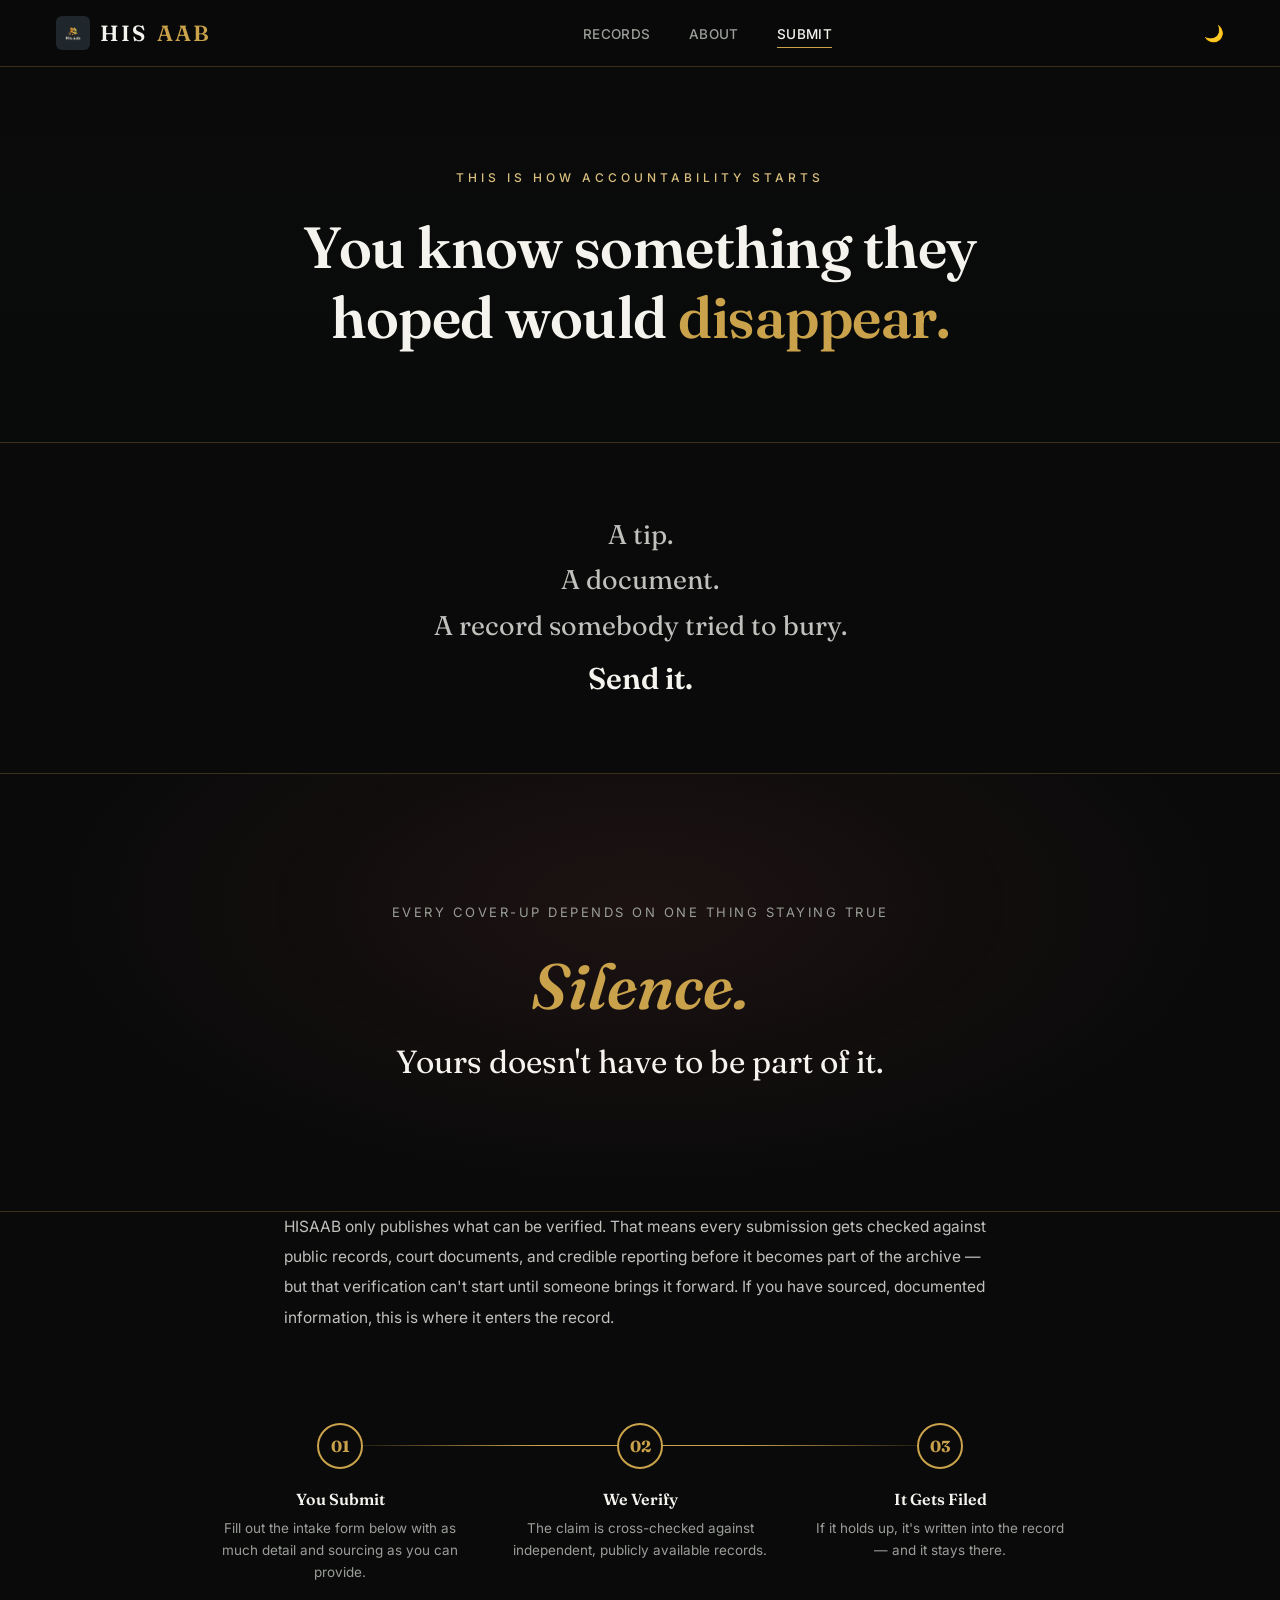
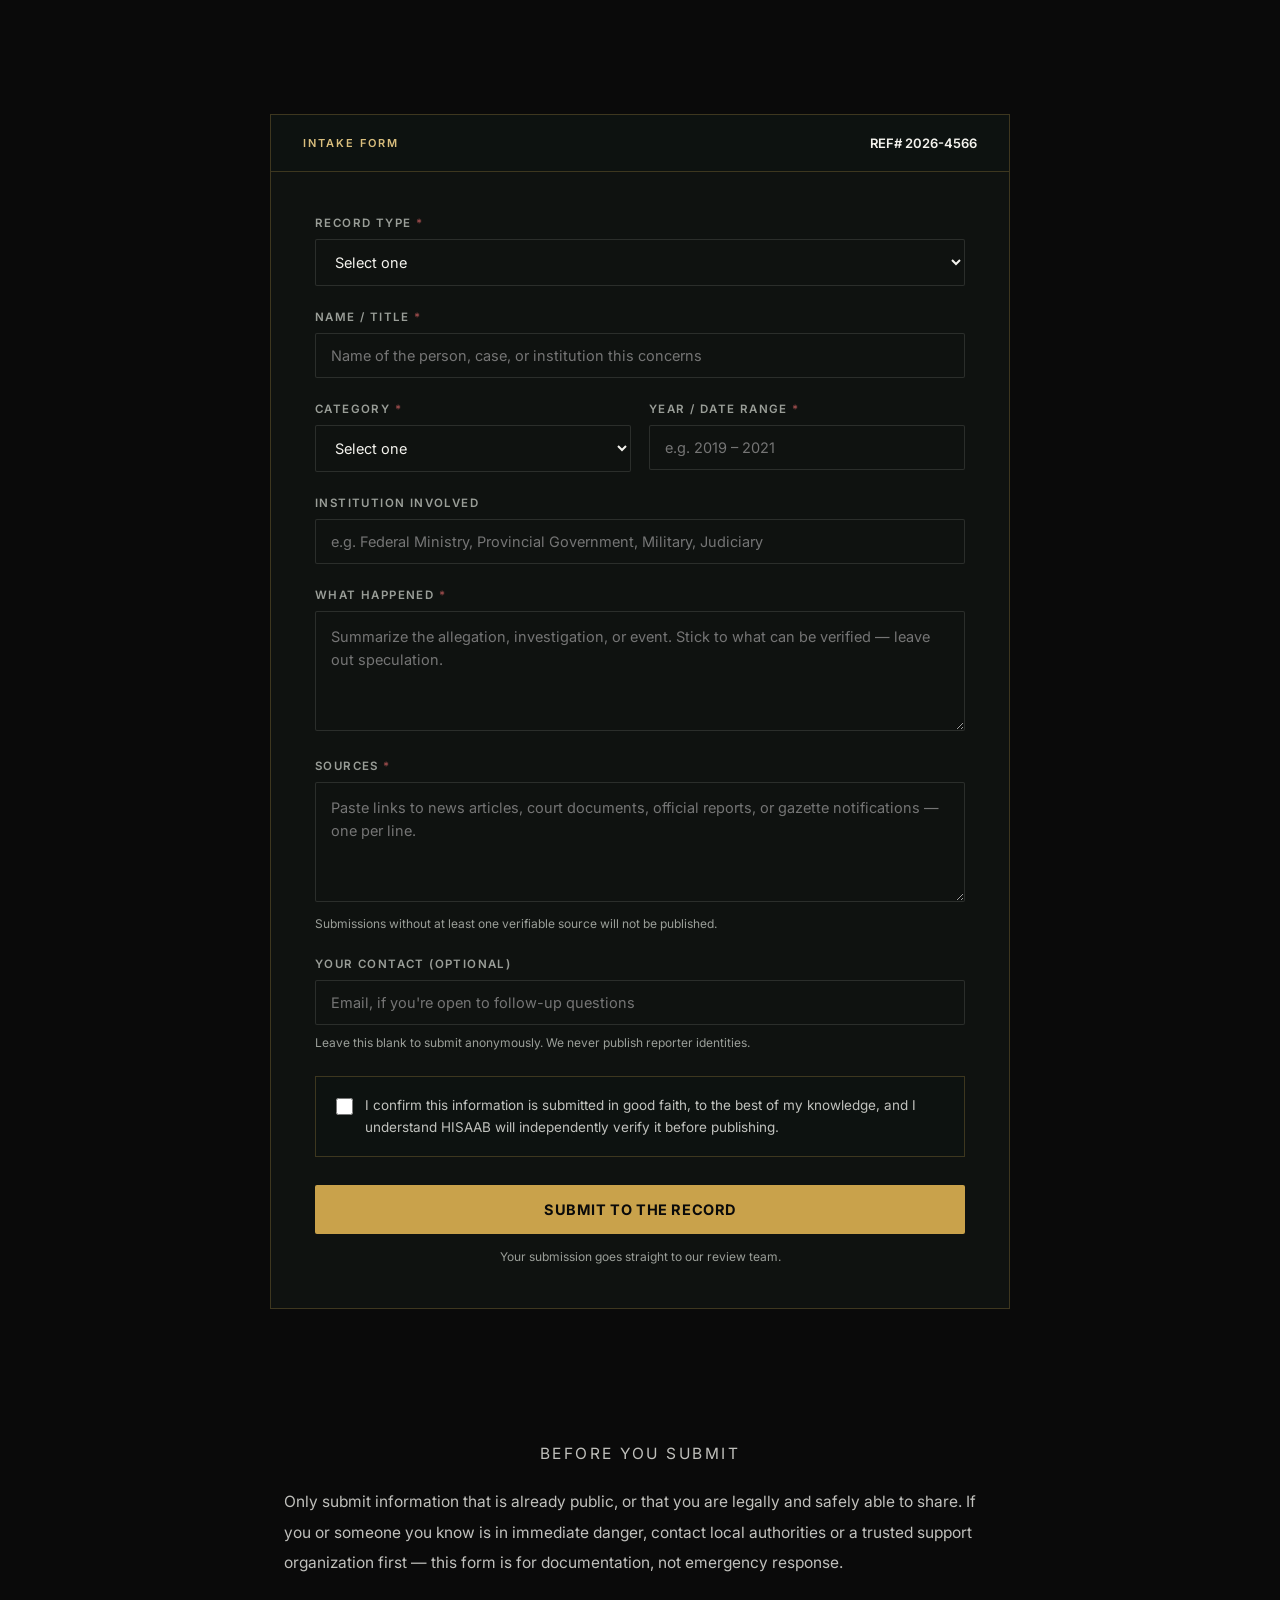
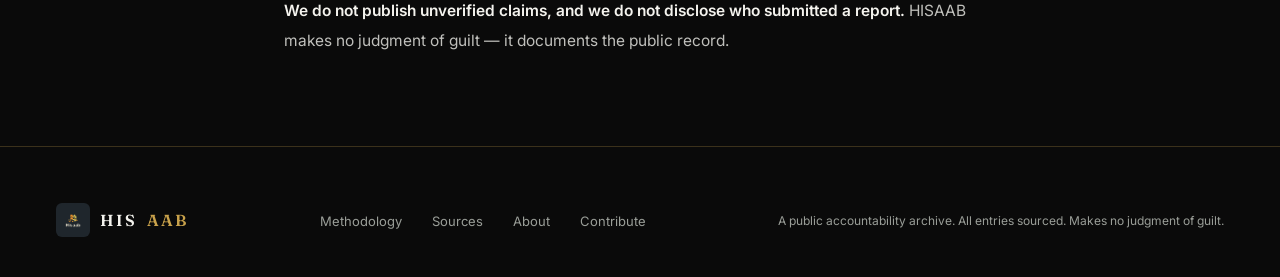
==== commit ac038002: "Update website" ====
--- a/submit.html
+++ b/submit.html
@@ -126,20 +126,26 @@
 <p class="hint">Leave this blank to submit anonymously. We never publish reporter identities.</p>
 </div>
 
+<!-- honeypot: real people never see or fill this; bots do -->
+<div style="position:absolute;left:-9999px;" aria-hidden="true">
+<label>Leave this empty</label>
+<input type="text" id="f-website" tabindex="-1" autocomplete="off">
+</div>
+
 <div class="consent">
 <input type="checkbox" id="f-consent" required>
 <label for="f-consent">I confirm this information is submitted in good faith, to the best of my knowledge, and I understand HISAAB will independently verify it before publishing.</label>
 </div>
 
 <button type="submit" class="submit-btn">Submit To The Record</button>
-<p class="submit-note">Your default mail app will open with this report pre-filled — nothing is sent automatically.</p>
+<p class="submit-note">Your submission goes straight to our review team.</p>
 
 </form>
 
 <div id="confirm-state" class="confirm">
 <div class="confirm-mark">&#10003;</div>
-<h3>Submission Ready To Send</h3>
-<p>Your mail app should now be open with this report pre-filled. Once you hit send, our review team will verify it against public records — thank you for helping keep this record honest.</p>
+<h3>Submission Received</h3>
+<p>Thank you. Our review team will verify it against public records before anything is published — thank you for helping keep this record honest.</p>
 </div>
 
 </div>
@@ -212,35 +218,53 @@
     document.getElementById("ref-number").textContent = "REF# " + year + "-" + rand;
 })();
 
-/* form submit -> mailto handoff */
-document.getElementById("report-form").addEventListener("submit", function(e){
+/* ===== CONFIG: paste your Supabase values (Project Settings > API) ===== */
+var SB_URL = "https://YOUR-PROJECT.supabase.co";
+var SB_KEY = "YOUR-ANON-PUBLIC-KEY";   /* anon key only, never the service_role key */
+
+/* form submit -> saved to the review queue */
+document.getElementById("report-form").addEventListener("submit", async function(e){
     e.preventDefault();
 
-    var type = document.getElementById("f-type").value;
-    var name = document.getElementById("f-name").value.trim();
-    var category = document.getElementById("f-category").value;
-    var year = document.getElementById("f-year").value.trim();
-    var institution = document.getElementById("f-institution").value.trim();
-    var description = document.getElementById("f-description").value.trim();
-    var sources = document.getElementById("f-sources").value.trim();
-    var contact = document.getElementById("f-contact").value.trim();
-
-    var subject = "HISAAB Submission: " + name + " (" + year + ")";
-    var body =
-        "RECORD TYPE: " + type + "\n" +
-        "NAME/TITLE: " + name + "\n" +
-        "CATEGORY: " + category + "\n" +
-        "YEAR/DATE RANGE: " + year + "\n" +
-        "INSTITUTION: " + (institution || "Not specified") + "\n\n" +
-        "WHAT HAPPENED:\n" + description + "\n\n" +
-        "SOURCES:\n" + sources + "\n\n" +
-        "REPORTER CONTACT: " + (contact || "Anonymous");
-
-    var mailto = "mailto:submissions@hisaab.example?subject=" + encodeURIComponent(subject) + "&body=" + encodeURIComponent(body);
-    window.location.href = mailto;
-
-    document.getElementById("report-form").classList.add("hidden");
-    document.getElementById("confirm-state").classList.add("active");
+    /* bots fill the hidden field; pretend success and send nothing */
+    if(document.getElementById("f-website").value){
+        document.getElementById("report-form").classList.add("hidden");
+        document.getElementById("confirm-state").classList.add("active");
+        return;
+    }
+
+    var btn = document.querySelector(".submit-btn");
+    btn.disabled = true; btn.textContent = "Sending…";
+
+    var payload = {
+        record_type: document.getElementById("f-type").value,
+        name:        document.getElementById("f-name").value.trim(),
+        category:    document.getElementById("f-category").value,
+        year_range:  document.getElementById("f-year").value.trim(),
+        institution: document.getElementById("f-institution").value.trim() || null,
+        description: document.getElementById("f-description").value.trim(),
+        sources:     document.getElementById("f-sources").value.trim(),
+        contact:     document.getElementById("f-contact").value.trim() || null
+    };
+
+    try{
+        var res = await fetch(SB_URL + "/rest/v1/submissions", {
+            method: "POST",
+            headers: {
+                apikey: SB_KEY,
+                Authorization: "Bearer " + SB_KEY,
+                "Content-Type": "application/json",
+                Prefer: "return=minimal"
+            },
+            body: JSON.stringify(payload)
+        });
+        if(!res.ok) throw new Error("HTTP " + res.status);
+        document.getElementById("report-form").classList.add("hidden");
+        document.getElementById("confirm-state").classList.add("active");
+    }catch(err){
+        btn.disabled = false; btn.textContent = "Submit To The Record";
+        alert("Something went wrong and your submission was not sent. Please check your details (description needs at least 20 characters, sources at least 8) and try again.");
+    }
 });
 </script>
 
--- a/hisaab.css
+++ b/hisaab.css
@@ -1,8 +1,3 @@
-/* =================================================================
-   HISAAB — DESIGN SYSTEM v2
-   Black / deep forest green / gold. Fraunces (display) + Inter (body).
-   Matches the approved mockup direction.
-================================================================= */
 
 @import url('https://fonts.googleapis.com/css2?family=Fraunces:opsz,wght@9..144,300;9..144,500;9..144,600;9..144,700&family=Inter:wght@300;400;500;600;700&display=swap');
 
@@ -25,7 +20,6 @@
     --convicted:#9A4B4B;
     --acquitted:#5C8768;
     --pending:#8A8E88;
-
     --bg-body:var(--bg);
     --text-primary:var(--ink);
     --text-secondary:rgba(244,243,238,.78);
@@ -35,7 +29,6 @@
     --input-border:var(--line-soft);
     --shadow:0 20px 45px rgba(0,0,0,.45);
     --shadow-lift:0 30px 65px rgba(0,0,0,.55);
-
     --display:'Fraunces',Georgia,serif;
     --sans:'Inter',-apple-system,sans-serif;
 }
@@ -217,6 +210,7 @@
 .status-convicted{ color:var(--convicted); }
 .status-acquitted{ color:var(--acquitted); }
 .status-pending{ color:var(--pending); }
+.status-completed{ color:var(--acquitted); }
 
 /* ============ HISAAB SCORE BAND ============ */
 .score-band{ background:var(--bg-alt); border:1px solid var(--line); border-radius:2px; padding:52px 46px; display:grid; grid-template-columns:1fr 1fr; gap:50px; align-items:center; max-width:1100px; margin:0 auto; }
@@ -263,69 +257,573 @@
     .search-drop{ padding:100px 24px 24px; }
 }
 
+
 /* =================================================================
    CASE PAGE (case.html + case-render.js)
 ================================================================= */
 
 .case-hero{
-    position:relative; min-height:60vh; display:flex; align-items:flex-end;
-    padding:160px 56px 70px;
+    position:relative;
+    padding:150px 40px 70px;
     background:
-        radial-gradient(ellipse at 50% 0%, rgba(15,61,46,.3), transparent 60%),
-        linear-gradient(180deg, var(--bg) 0%, #090B0A 100%);
+    linear-gradient(180deg,var(--bg),#070807);
     border-bottom:1px solid var(--line);
+}
+
+.case-hero::before{
+    content:"";
+    position:absolute;
+    inset:0;
+    background:
+    repeating-linear-gradient(
+    0deg,
+    rgba(255,255,255,.02),
+    rgba(255,255,255,.02) 1px,
+    transparent 1px,
+    transparent 3px
+    );
+    pointer-events:none;
+}
+
+
+.case-hero-inner{
+    position:relative;
+    max-width:900px;
+    margin:auto;
+}
+
+
+.case-back{
+    color:var(--text-muted);
+    font-size:12px;
+    letter-spacing:2px;
+    text-transform:uppercase;
+    transition:.3s;
+}
+
+.case-back:hover{
+    color:var(--gold-soft);
+}
+
+
+.case-ref{
+    margin-top:45px;
+    color:var(--gold-soft);
+    font-size:12px;
+    letter-spacing:5px;
+}
+
+
+.case-hero h1{
+    margin:22px 0;
+    max-width:800px;
+    font-family:var(--display);
+    font-size:clamp(38px,5vw,62px);
+    line-height:1.1;
+    color:var(--text-primary);
+}
+
+
+.case-status-badge{
+    display:inline-flex;
+    padding:8px 18px;
+    border:1px solid currentColor;
+    font-size:11px;
+    letter-spacing:2px;
+    text-transform:uppercase;
+}
+
+
+.case-meta-line{
+    margin-top:25px;
+    color:var(--text-muted);
+    font-size:13px;
+    letter-spacing:1px;
+}
+
+
+
+/* ================= BODY ================= */
+
+
+.case-body{
+    max-width:850px;
+    margin:auto;
+    padding:70px 25px 100px;
+}
+
+
+.case-block{
+    margin-bottom:55px;
+    padding-bottom:45px;
+    border-bottom:1px solid var(--line);
+}
+
+.case-block:last-child{ border-bottom:none; padding-bottom:0; margin-bottom:0; }
+
+.case-photo{
+    width:100%;
+    max-height:420px;
+    object-fit:cover;
+    display:block;
+    border:1px solid var(--line);
+}
+
+/* compact circular photo inside the hero, sitting ABOVE the ref line
+   and heading — centered, in place of a full-width block image
+   dumped before the overview */
+.case-hero-photo{
+    width:132px;
+    height:132px;
+    margin:0 auto 26px;
+    border-radius:50%;
+    border:2px solid var(--gold);
+    padding:5px;
     overflow:hidden;
-}
-.case-hero::before{
-    content:''; position:absolute; inset:0;
-    background-image:repeating-linear-gradient(0deg, rgba(255,255,255,.015) 0px, transparent 1px, transparent 2px);
-    pointer-events:none;
-}
-.case-hero-inner{ position:relative; z-index:2; max-width:900px; margin:0 auto; text-align:center; }
-.case-back{ display:inline-flex; align-items:center; gap:8px; color:var(--text-muted); font-size:12.5px; font-weight:600; letter-spacing:1px; text-transform:uppercase; margin-bottom:30px; transition:.25s; }
-.case-back:hover{ color:var(--gold-soft); }
-.case-ref{ font-size:12px; letter-spacing:2.5px; color:var(--gold-soft); text-transform:uppercase; margin-bottom:18px; }
-.case-hero-inner h1{ font-size:clamp(30px,5vw,54px); font-weight:600; color:var(--text-primary); line-height:1.15; margin-bottom:20px; }
-.case-status-badge{ display:inline-flex; align-items:center; gap:8px; padding:7px 18px; border-radius:2px; font-size:11.5px; font-weight:700; letter-spacing:1.5px; text-transform:uppercase; border:1px solid currentColor; margin-bottom:18px; }
-.case-status-badge::before{ content:''; width:7px; height:7px; border-radius:50%; background:currentColor; }
-.case-meta-line{ color:var(--text-muted); font-size:14px; letter-spacing:.4px; }
-
-.case-body{ max-width:820px; margin:0 auto; padding:80px 24px; }
-.case-block{ margin-bottom:80px; }
-.case-block:last-child{ margin-bottom:0; }
-.case-block-label{ font-size:11.5px; letter-spacing:2.5px; color:var(--gold-soft); text-transform:uppercase; margin-bottom:22px; text-align:center; }
-.case-overview{ font-family:var(--display); font-size:20px; line-height:1.8; color:var(--text-primary); text-align:center; }
-
-.case-timeline{ position:relative; padding-left:34px; }
-.case-timeline::before{ content:''; position:absolute; left:8px; top:6px; bottom:6px; width:2px; background:var(--line); }
-.case-tl-item{ position:relative; padding-bottom:40px; }
-.case-tl-item:last-child{ padding-bottom:0; }
-.case-tl-dot{ position:absolute; left:-34px; top:3px; width:18px; height:18px; border-radius:50%; background:var(--bg-alt); border:2px solid var(--gold); }
-.case-tl-date{ font-size:11.5px; letter-spacing:1.5px; color:var(--gold-soft); text-transform:uppercase; margin-bottom:8px; }
-.case-tl-item h3{ font-size:19px; font-weight:600; color:var(--text-primary); margin-bottom:8px; }
-.case-tl-item p{ color:var(--text-secondary); font-size:14.5px; line-height:1.75; }
-
-.case-figures-grid{ display:grid; grid-template-columns:repeat(auto-fill,minmax(220px,1fr)); gap:18px; }
-.case-figure-card{ background:var(--bg-card); border:1px solid var(--line); padding:22px; cursor:pointer; transition:.3s; display:flex; gap:14px; align-items:center; }
-.case-figure-card:hover{ border-color:var(--gold); transform:translateY(-4px); }
-.case-figure-photo{ width:52px; height:52px; border-radius:50%; overflow:hidden; background:var(--bg-alt); flex-shrink:0; }
-.case-figure-photo img{ width:100%; height:100%; object-fit:cover; filter:grayscale(60%); }
-.case-figure-name{ font-family:var(--display); font-size:15.5px; font-weight:600; color:var(--text-primary); }
-.case-figure-role{ font-size:11.5px; color:var(--text-muted); margin-top:2px; }
-
-.case-sources-list{ display:flex; flex-direction:column; gap:1px; background:var(--line); border:1px solid var(--line); }
-.case-source-item{ display:flex; gap:14px; background:var(--bg-card); padding:16px 22px; font-size:13.5px; color:var(--text-secondary); transition:.2s; }
-.case-source-item:hover{ background:var(--bg-card-2); color:var(--gold-soft); }
-.case-source-item span{ color:var(--gold-soft); font-weight:600; }
+    background:var(--bg-card);
+    box-shadow:0 18px 40px rgba(0,0,0,.5);
+    transition:transform .35s ease, box-shadow .35s ease;
+}
+.case-hero-photo:hover{
+    transform:translateY(-3px);
+    box-shadow:0 24px 50px rgba(0,0,0,.6);
+}
+.case-hero-photo img{
+    width:100%;
+    height:100%;
+    border-radius:50%;
+    object-fit:cover;
+    filter:grayscale(20%);
+    display:block;
+}
+
+@media(max-width:700px){
+    .case-hero-photo{ width:104px; height:104px; margin-bottom:20px; }
+}
+
+/* ================= CASE STATUS AT A GLANCE ================= */
+
+.case-status-panel{
+    background:var(--bg-card);
+    border:1px solid var(--line);
+    padding:36px 40px;
+}
+
+.case-status-grid{ margin-top:0; }
+
+.case-status-subhead{
+    margin-top:30px;
+    margin-bottom:14px;
+    font-size:11px;
+    letter-spacing:2px;
+    text-transform:uppercase;
+    color:var(--text-muted);
+}
+.case-status-panel .case-status-grid + .case-status-subhead{ margin-top:34px; }
+
+.case-status-tags{
+    display:flex;
+    flex-wrap:wrap;
+    gap:10px;
+}
+.case-status-tag{
+    display:inline-block;
+    padding:8px 16px;
+    border:1px solid var(--line);
+    font-size:12px;
+    letter-spacing:.4px;
+    color:var(--text-secondary);
+    background:var(--bg-card-2);
+}
+
+.case-status-row{
+    margin-top:30px;
+    padding-top:26px;
+    border-top:1px solid var(--line-soft);
+}
+.case-status-row:first-of-type{ margin-top:34px; }
+.case-status-row-label{
+    font-size:11px;
+    letter-spacing:1.5px;
+    text-transform:uppercase;
+    color:var(--gold-soft);
+    margin-bottom:10px;
+}
+.case-status-row .case-text{ font-size:15px; line-height:1.8; }
+
+@media(max-width:700px){
+    .case-status-panel{ padding:26px 22px; }
+}
+
+/* ================= CASE STATUS AT A GLANCE — SNAPSHOT GRID ================= */
+/* used by snapshotGrid() for label/value pairs whose values are words
+   ("Ongoing", "Supreme Court") rather than numbers — same bordered,
+   hairline-gap grid language as .score-grid, but left-aligned text
+   cells instead of centered numerals */
+
+.status-snapshot{
+    display:grid;
+    grid-template-columns:repeat(auto-fit,minmax(200px,1fr));
+    gap:1px;
+    background:var(--line);
+    border:1px solid var(--line);
+}
+
+.status-snapshot-cell{
+    background:var(--bg-card);
+    padding:22px 24px;
+    transition:background .25s ease;
+}
+.status-snapshot-cell:hover{ background:var(--bg-card-2); }
+
+.status-snapshot-cell .l{
+    font-size:10.5px;
+    letter-spacing:1.4px;
+    text-transform:uppercase;
+    color:var(--text-muted);
+    margin-bottom:8px;
+}
+
+.status-snapshot-cell .v{
+    font-family:var(--display);
+    font-size:17px;
+    font-weight:600;
+    color:var(--gold-soft);
+    line-height:1.4;
+}
+
+@media(max-width:700px){
+    .status-snapshot{ grid-template-columns:1fr 1fr; }
+    .status-snapshot-cell{ padding:18px 18px; }
+}
+
+.case-block li{ transition:.2s; }
+.case-block li:hover{ border-left-color:var(--gold-soft); background:var(--bg-card-2); }
+.case-block li strong{ color:var(--text-primary); }
+
+
+.case-block-label{
+    display:flex;
+    align-items:center;
+    gap:15px;
+
+    color:var(--gold-soft);
+    font-size:11px;
+    letter-spacing:3px;
+    text-transform:uppercase;
+
+    margin-bottom:25px;
+}
+
+
+.case-block-label::before{
+    content:"";
+    width:35px;
+    height:1px;
+    background:var(--gold);
+}
+
+
+.case-block-label::after{
+    display:none;
+}
+
+
+
+.case-overview,
+.case-text{
+    font-size:17px;
+    line-height:1.9;
+    color:var(--text-secondary);
+}
+
+
+
+/* ================= LISTS (allegations / response / evidence) ================= */
+
+
+.case-block ul{
+    list-style:none;
+    padding:0;
+    margin:0;
+}
+
+
+.case-block li{
+    position:relative;
+
+    padding:18px 20px 18px 35px;
+    margin-bottom:12px;
+
+    background:var(--bg-card);
+    border-left:2px solid var(--gold);
+
+    color:var(--text-secondary);
+    line-height:1.7;
+}
+
+
+.case-block li::before{
+    content:"";
+    position:absolute;
+    left:14px;
+    top:28px;
+
+    width:5px;
+    height:5px;
+
+    border-radius:50%;
+    background:var(--gold);
+}
+
+
+
+/* ================= TIMELINE ================= */
+
+
+.case-timeline{
+    position:relative;
+    padding-left:35px;
+}
+
+
+.case-timeline::before{
+    content:"";
+    position:absolute;
+    left:8px;
+    top:0;
+    bottom:0;
+
+    width:1px;
+
+    background:var(--gold);
+}
+
+
+
+.case-tl-item{
+    position:relative;
+
+    padding:25px;
+    margin-bottom:25px;
+
+    background:var(--bg-card);
+    border:1px solid var(--line);
+
+    transition:.25s;
+}
+
+
+.case-tl-item:hover{
+    border-color:var(--gold);
+    transform:translateX(6px);
+}
+
+
+
+.case-tl-dot{
+    position:absolute;
+
+    left:-35px;
+    top:30px;
+
+    width:14px;
+    height:14px;
+
+    background:var(--bg);
+    border:2px solid var(--gold);
+    border-radius:50%;
+}
+
+
+
+.case-tl-date{
+    color:var(--gold-soft);
+    font-size:11px;
+    letter-spacing:2px;
+    text-transform:uppercase;
+}
+
+
+
+.case-tl-item h3{
+    margin:10px 0;
+    font-size:20px;
+    color:var(--text-primary);
+}
+
+
+.case-tl-item p{
+    color:var(--text-secondary);
+    line-height:1.8;
+}
+
+
+
+/* ================= PEOPLE ================= */
+
+
+.case-figures-grid{
+    display:grid;
+    grid-template-columns:repeat(auto-fit,minmax(240px,1fr));
+    gap:15px;
+}
+
+
+
+.case-figure-card{
+    display:flex;
+    align-items:center;
+    gap:15px;
+
+    padding:18px;
+
+    background:var(--bg-card);
+    border:1px solid var(--line);
+
+    cursor:pointer;
+
+    transition:.25s;
+}
+
+
+.case-figure-card:hover{
+    border-color:var(--gold);
+    transform:translateY(-3px);
+}
+
+
+
+.case-figure-photo{
+    width:55px;
+    height:55px;
+    border-radius:50%;
+    overflow:hidden;
+
+    border:1px solid var(--line);
+}
+
+
+.case-figure-photo img{
+    width:100%;
+    height:100%;
+    object-fit:cover;
+}
+
+
+
+.case-figure-name{
+    color:var(--text-primary);
+    font-weight:600;
+}
+
+
+.case-figure-role{
+    color:var(--text-muted);
+    font-size:12px;
+}
+
+
+
+/* ================= OUTCOME / IMPACT ================= */
+
+.case-outcome, .case-impact{
+    font-size:16.5px;
+    line-height:1.9;
+    color:var(--text-secondary);
+}
+
+/* ================= HISAAB NOTE (closing editorial line) ================= */
+
+.hisaab-note{
+    text-align:center;
+    padding:36px 30px;
+    background:var(--bg-alt);
+    border:1px solid var(--line);
+    border-left:3px solid var(--gold);
+}
+.hisaab-note p{
+    font-family:var(--display);
+    font-style:italic;
+    font-size:18px;
+    line-height:1.7;
+    color:var(--gold-soft);
+}
+
+
+/* ================= SOURCES ================= */
+
+
+.case-sources-list{
+    border:1px solid var(--line);
+}
+
+
+.case-source-item{
+
+    display:flex;
+    align-items:center;
+    gap:15px;
+
+    padding:18px;
+
+    background:var(--bg-card);
+
+    border-bottom:1px solid var(--line);
+
+    color:var(--text-secondary);
+
+    text-decoration:none;
+
+    transition:.25s;
+}
+
+.case-source-item:last-child{ border-bottom:none; }
+
+
+.case-source-item:hover{
+    padding-left:25px;
+    color:var(--gold-soft);
+}
+
+
+
+.case-source-item span{
+
+    color:var(--gold-soft);
+    font-size:12px;
+
+}
+
 
 .case-cta{ text-align:center; padding:56px 30px; background:var(--bg-alt); border:1px solid var(--line); }
 .case-cta p{ color:var(--text-secondary); margin-bottom:24px; }
 
+
+/* ================= MOBILE ================= */
+
+
 @media(max-width:700px){
-    .case-hero{ padding:120px 24px 50px; }
-    .case-body{ padding:56px 20px; }
-}
-
+
+.case-hero{
+    padding:120px 22px 55px;
+}
+
+
+.case-body{
+    padding:50px 18px;
+}
+
+
+.case-timeline{
+    padding-left:25px;
+}
+
+.case-tl-dot{
+    left:-25px;
+}
+
+}
 /* =================================================================
    ABOUT PAGE (about.html)
 ================================================================= */
@@ -585,6 +1083,7 @@
 .promise-completed .promise-icon{ background:rgba(92,135,104,.16); color:var(--acquitted); }
 .promise-in-progress .promise-icon{ background:rgba(201,162,75,.16); color:var(--gold); }
 .promise-not-completed .promise-icon{ background:rgba(154,75,75,.16); color:var(--convicted); }
+.promise-ongoing .promise-icon{ background:rgba(91,126,163,.16); color:var(--investigation); }
 .promise-text{ font-size:14.5px; color:var(--text-primary); line-height:1.6; margin-bottom:6px; }
 .promise-meta{ font-size:11.5px; color:var(--text-muted); letter-spacing:.5px; text-transform:uppercase; }
 
@@ -615,9 +1114,11 @@
 }
 .institution-hero-inner{ max-width:820px; margin:0 auto; text-align:center; width:100%; }
 .institution-icon-ring{
-    width:64px; height:64px; border-radius:14px; margin:0 auto 22px;
-    border:2px solid var(--gold); display:flex; align-items:center; justify-content:center;
-    color:var(--gold); font-family:var(--display); font-size:24px; font-weight:600;
+    width:110px; height:110px; border-radius:50%; margin:0 auto 22px;
+    border:2px solid var(--gold); padding:4px; overflow:hidden;
+    display:flex; align-items:center; justify-content:center;
+    color:var(--gold); font-family:var(--display); font-size:32px; font-weight:600;
+    background:var(--bg-card);
 }
 .institution-ref{ font-size:12px; letter-spacing:2.5px; color:var(--gold-soft); text-transform:uppercase; margin-bottom:14px; }
 .institution-hero-inner h1{ font-size:clamp(28px,4.6vw,46px); font-weight:600; color:var(--text-primary); margin-bottom:12px; }
@@ -626,8 +1127,73 @@
 .institution-body{ max-width:900px; margin:0 auto; padding:80px 24px; }
 .institution-block{ margin-bottom:80px; }
 .institution-block:last-child{ margin-bottom:0; }
-.institution-block-label{ font-size:11.5px; letter-spacing:2.5px; color:var(--gold-soft); text-transform:uppercase; margin-bottom:26px; text-align:center; }
+.institution-block-label{
+    display:flex; flex-direction:column; align-items:center; gap:12px;
+    font-size:11.5px; letter-spacing:2.5px; color:var(--gold-soft); text-transform:uppercase; margin-bottom:26px; text-align:center;
+}
+.institution-block-label::before{ content:''; order:-1; width:40px; height:1px; background:var(--gold); }
 .institution-summary{ font-family:var(--display); font-size:19px; line-height:1.85; color:var(--text-primary); text-align:center; max-width:720px; margin:0 auto; }
+
+/* section lists (mission / responsibilities / powers / controversies /
+   shortcomings / etc.) — same bordered-card treatment as the case page,
+   since listBlock() otherwise renders bare, unstyled <ul><li> here */
+.institution-block ul{ list-style:none; padding:0; margin:0; }
+.institution-block li{
+    position:relative;
+    padding:18px 20px 18px 35px;
+    margin-bottom:12px;
+    background:var(--bg-card);
+    border-left:2px solid var(--gold);
+    color:var(--text-secondary);
+    line-height:1.7;
+    transition:.2s;
+    text-align:left;
+}
+.institution-block li::before{
+    content:'';
+    position:absolute;
+    left:14px;
+    top:28px;
+    width:5px;
+    height:5px;
+    border-radius:50%;
+    background:var(--gold);
+}
+.institution-block li:hover{ border-left-color:var(--gold-soft); background:var(--bg-card-2); }
+.institution-block li strong{ color:var(--text-primary); }
+
+/* photo band under the hero (institution logo/building photo with an
+   overlaid label tag) — used by photoBand() but previously undefined */
+.case-photo-band{
+    position:relative;
+    width:100%;
+    max-height:340px;
+    overflow:hidden;
+    border-bottom:1px solid var(--line);
+}
+.case-photo-band img{
+    width:100%;
+    height:340px;
+    object-fit:cover;
+    display:block;
+    filter:grayscale(35%);
+}
+.case-photo-tag{
+    position:absolute;
+    left:32px;
+    bottom:22px;
+    background:rgba(10,10,10,.72);
+    border:1px solid var(--gold);
+    color:var(--gold-soft);
+    font-size:11px;
+    letter-spacing:2px;
+    text-transform:uppercase;
+    padding:8px 16px;
+}
+@media(max-width:700px){
+    .case-photo-band, .case-photo-band img{ max-height:220px; height:220px; }
+    .case-photo-tag{ left:18px; bottom:14px; font-size:10px; padding:6px 12px; }
+}
 
 .institution-cases-grid{ display:grid; grid-template-columns:repeat(auto-fill,minmax(240px,1fr)); gap:18px; }
 
@@ -648,4 +1214,80 @@
 .record-track-item.highlight{ border-left:3px solid var(--gold); background:var(--bg-card-2); }
 .record-track-year{ font-family:var(--display); font-size:15px; font-weight:600; color:var(--gold-soft); flex-shrink:0; width:52px; }
 .record-track-body p{ font-size:14.5px; line-height:1.75; color:var(--text-primary); margin-bottom:10px; }
-.record-track-item.highlight .record-track-body p{ font-size:15.5px; }+.record-track-item.highlight .record-track-body p{ font-size:15.5px; }
+/* =================================================================
+   PERSON PAGE — STATEMENTS ON RECORD
+   Append this block to hisaab.css (design system v2).
+   Matches the record-track / case-source-item visual language:
+   bordered cards on a hairline grid, gold accent, small-caps meta.
+================================================================= */
+
+.statement-list{
+    display:flex; flex-direction:column; gap:1px;
+    background:var(--line); border:1px solid var(--line);
+}
+
+.statement-row{
+    background:var(--bg-card);
+    padding:28px 30px;
+    border-left:3px solid var(--gold);
+}
+
+.statement-meta{
+    display:flex; align-items:center; justify-content:space-between;
+    flex-wrap:wrap; gap:10px;
+    margin-bottom:14px;
+}
+
+.statement-date{
+    font-family:var(--display); font-size:13.5px; font-weight:600;
+    color:var(--gold-soft); letter-spacing:.5px;
+}
+
+.statement-tag{
+    display:inline-flex; align-items:center; gap:6px;
+    padding:5px 12px; border-radius:2px;
+    font-size:10px; font-weight:700; letter-spacing:1px; text-transform:uppercase;
+    color:var(--convicted);
+    border:1px solid currentColor;
+}
+.statement-tag::before{
+    content:''; width:6px; height:6px; border-radius:50%; background:currentColor;
+}
+
+.statement-context{
+    font-size:13px; color:var(--text-muted);
+    letter-spacing:.2px; line-height:1.6;
+    margin-bottom:16px;
+}
+
+.statement-quote{
+    font-family:var(--display); font-style:italic; font-weight:500;
+    font-size:clamp(18px,2.4vw,22px); line-height:1.55;
+    color:var(--text-primary);
+    padding-left:20px;
+    border-left:2px solid var(--line-soft);
+    margin-bottom:16px;
+}
+
+.statement-note{
+    font-size:14px; line-height:1.75;
+    color:var(--text-secondary);
+    margin-bottom:14px;
+}
+
+.statement-source{
+    display:inline-block;
+    font-size:11.5px; letter-spacing:.6px;
+    color:var(--text-muted);
+    border-top:1px solid var(--line-soft);
+    padding-top:12px;
+    width:100%;
+    transition:color .25s;
+}
+.statement-source:hover{ color:var(--gold-soft); }
+
+@media(max-width:700px){
+    .statement-row{ padding:22px 20px; }
+    .statement-quote{ padding-left:16px; }
+}
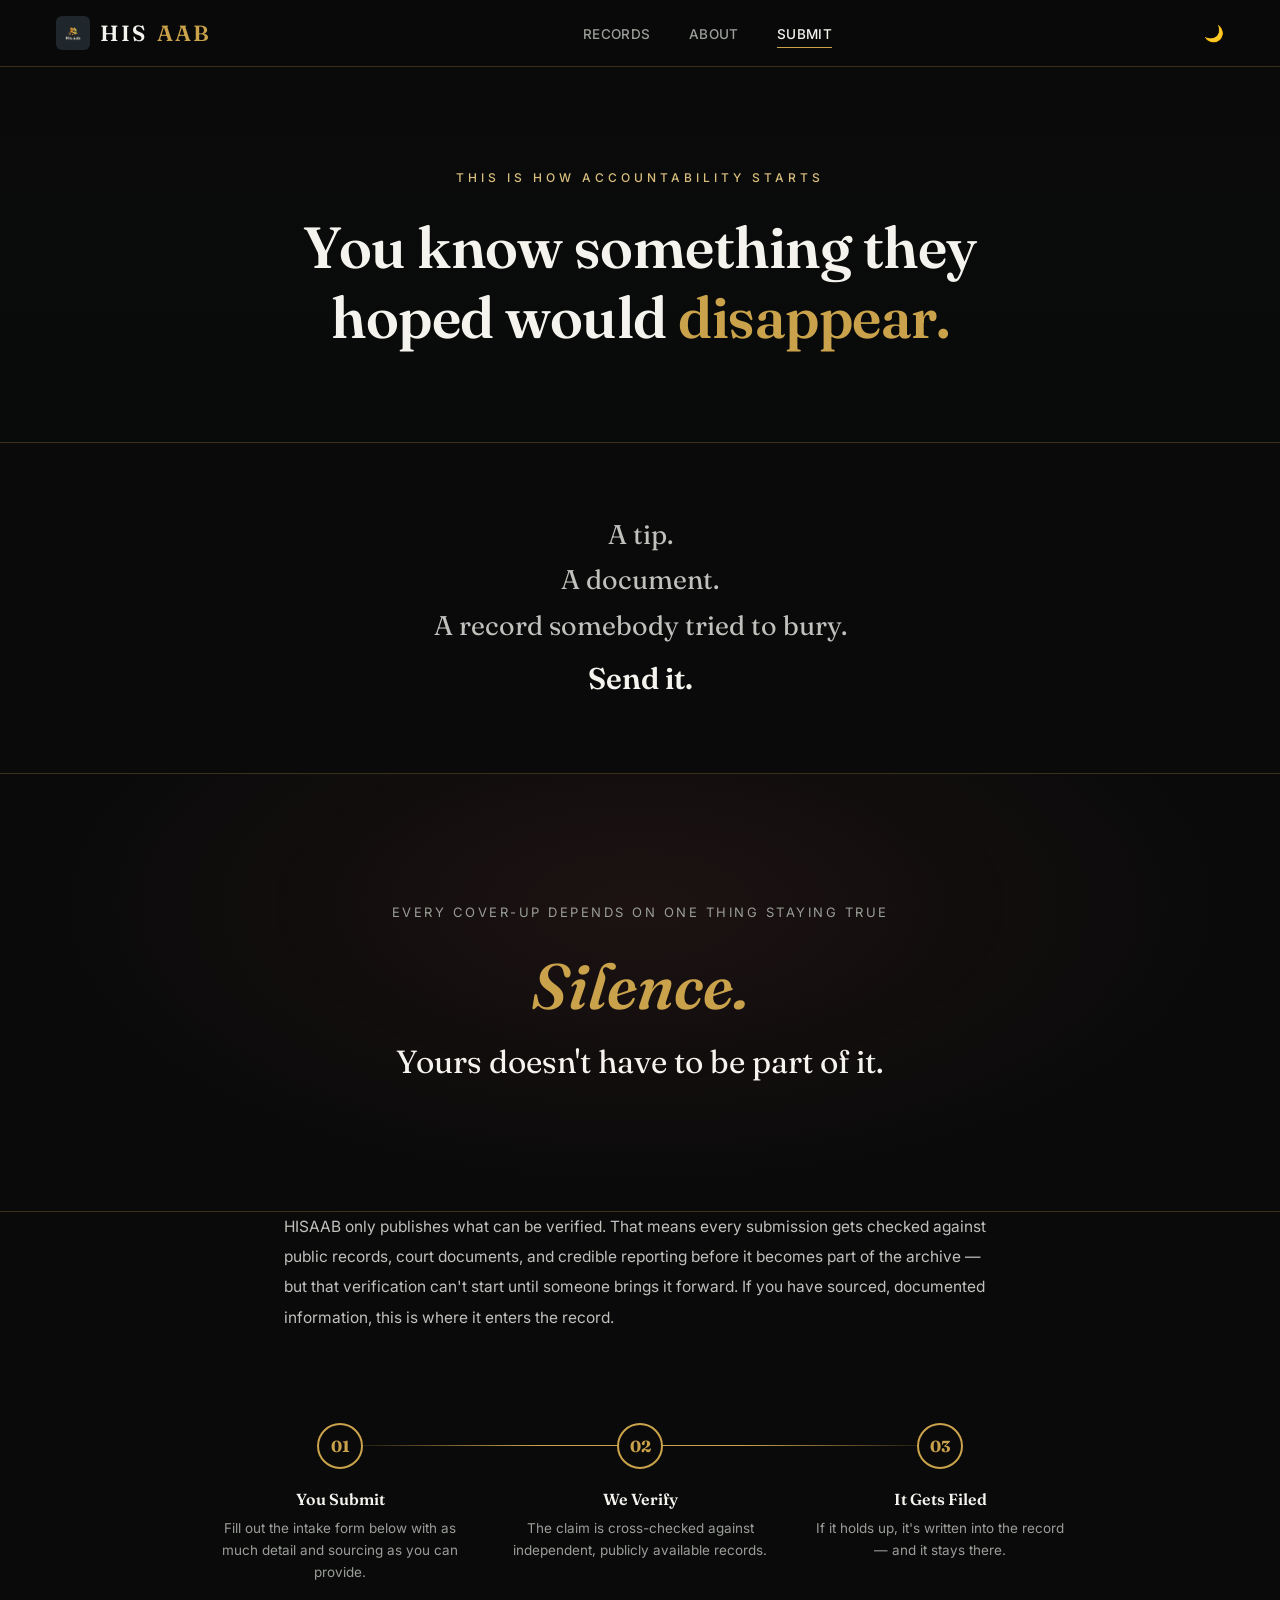
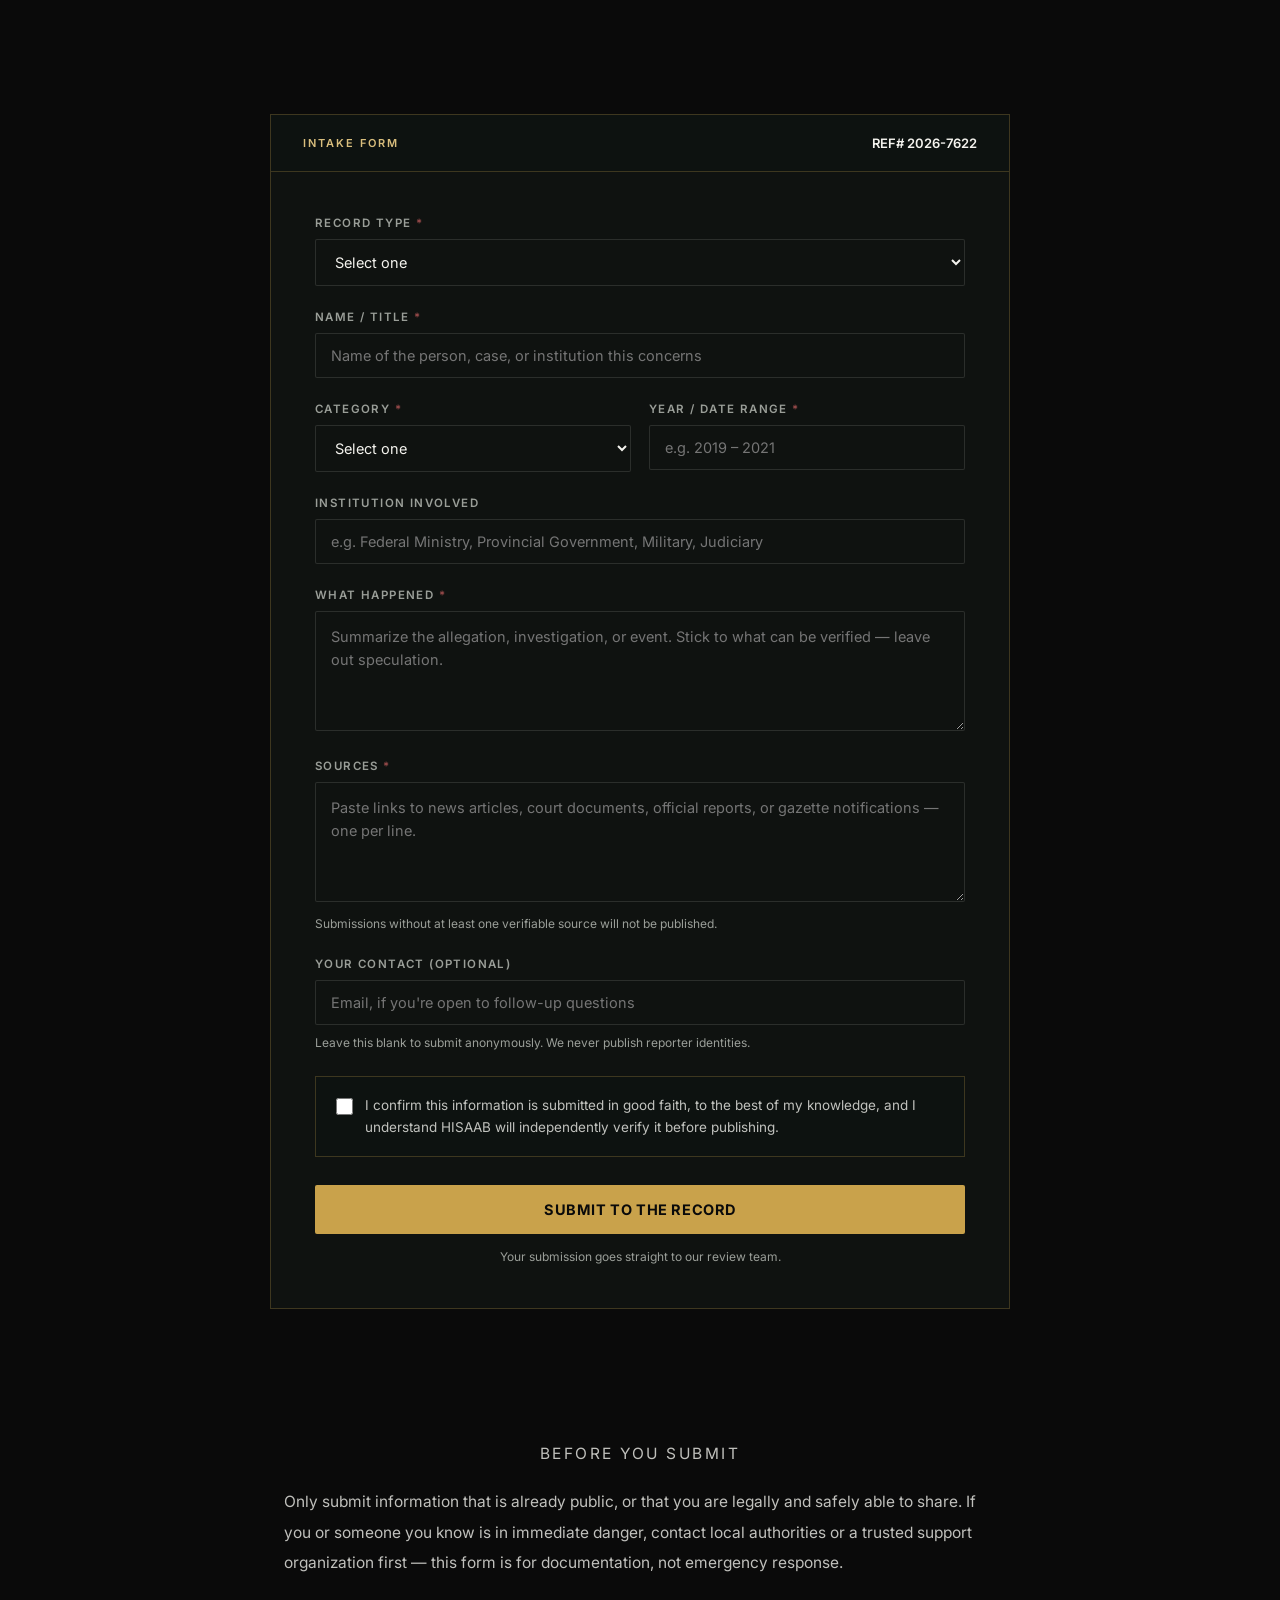
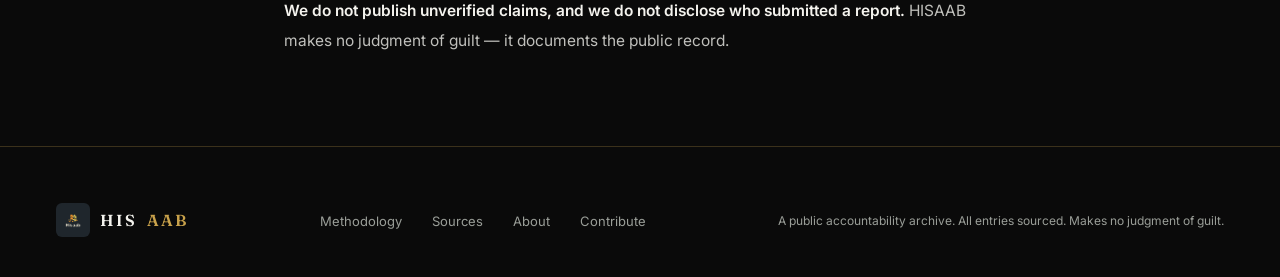
==== commit 033adaee: "Update website" ====
--- a/submit.html
+++ b/submit.html
@@ -219,8 +219,8 @@
 })();
 
 /* ===== CONFIG: paste your Supabase values (Project Settings > API) ===== */
-var SB_URL = "https://YOUR-PROJECT.supabase.co";
-var SB_KEY = "YOUR-ANON-PUBLIC-KEY";   /* anon key only, never the service_role key */
+var SB_URL = "https://dtpjjqddnxyogplsmnqq.supabase.co/rest/v1/";
+var SB_KEY = "eyJhbGciOiJIUzI1NiIsInR5cCI6IkpXVCJ9.eyJpc3MiOiJzdXBhYmFzZSIsInJlZiI6ImR0cGpqcWRkbnh5b2dwbHNtbnFxIiwicm9sZSI6ImFub24iLCJpYXQiOjE3OTQyMTc5MDQsImV4cCI6MjEwOTc5MzkwNH0.XlC-d41E29dw-KQlzil_ExPoW36KY_rM5xvY9EDGjqo";   /* anon key only, never the service_role key */
 
 /* form submit -> saved to the review queue */
 document.getElementById("report-form").addEventListener("submit", async function(e){
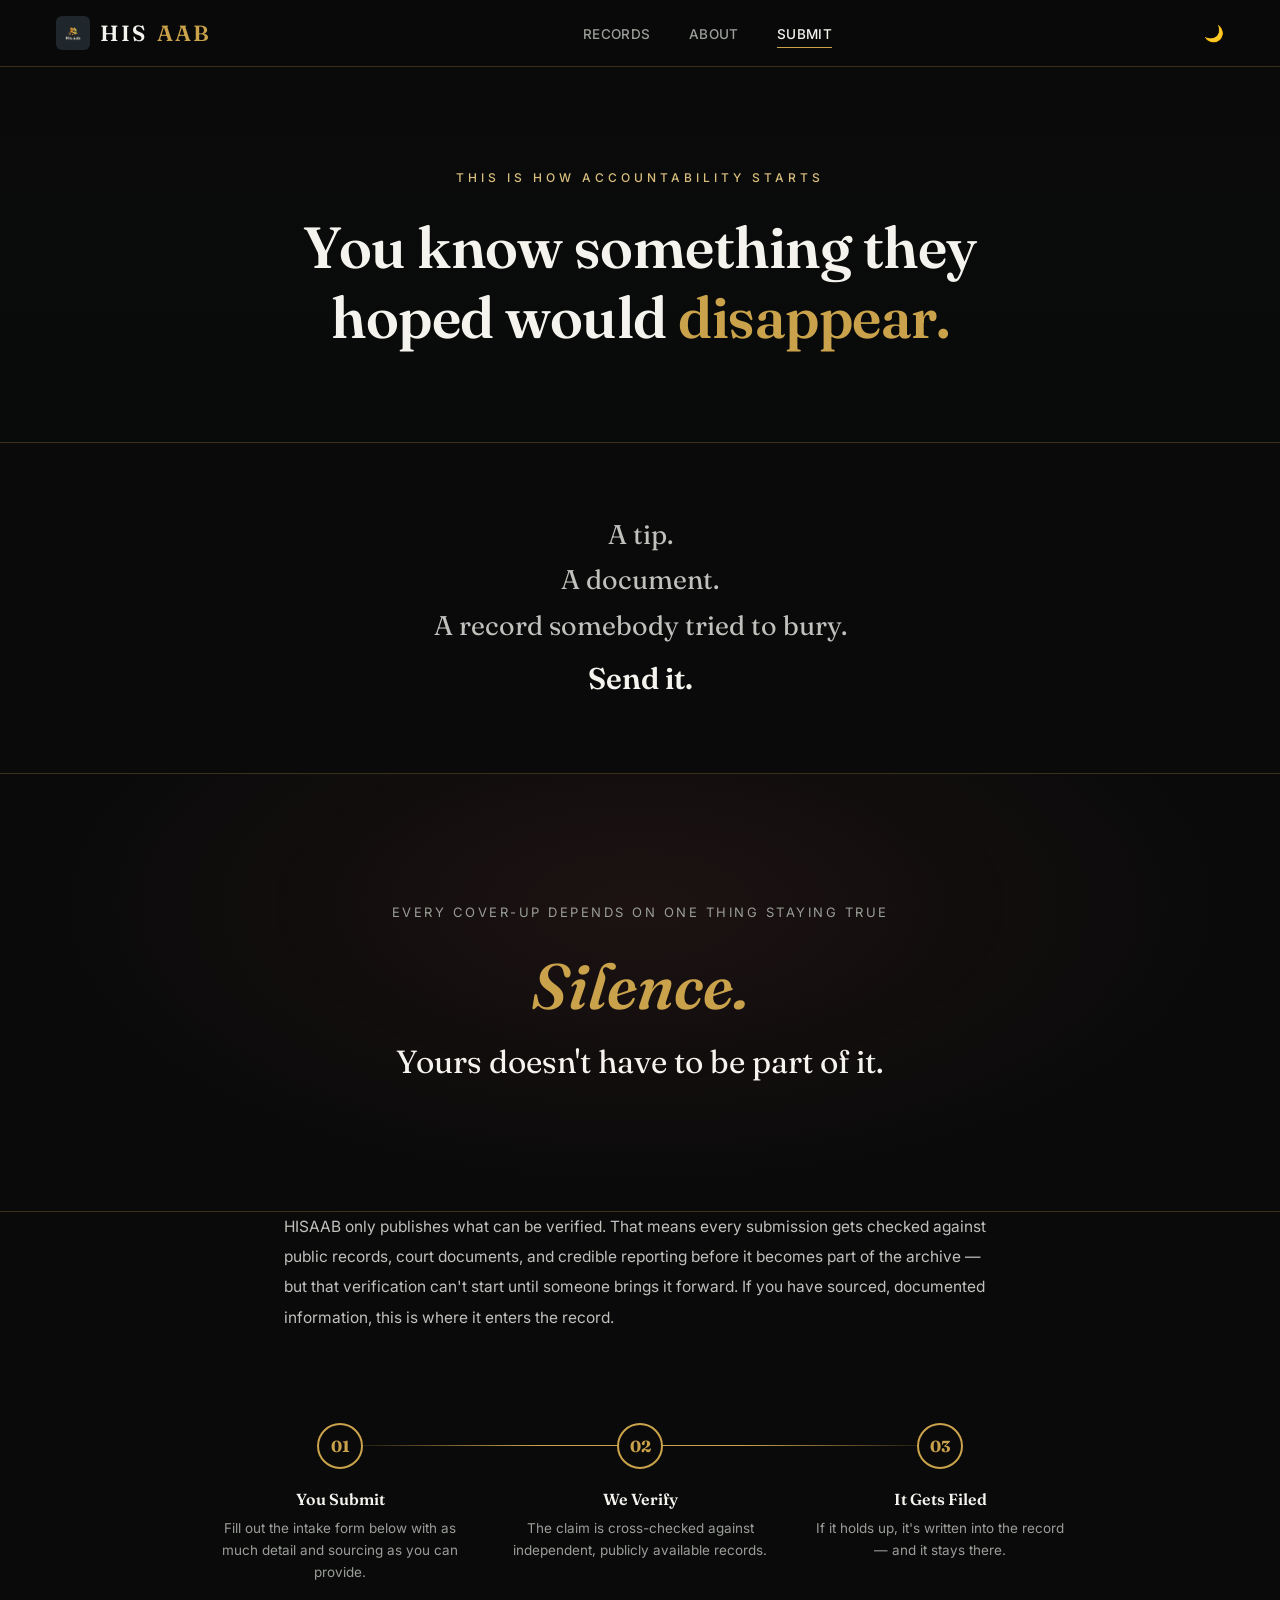
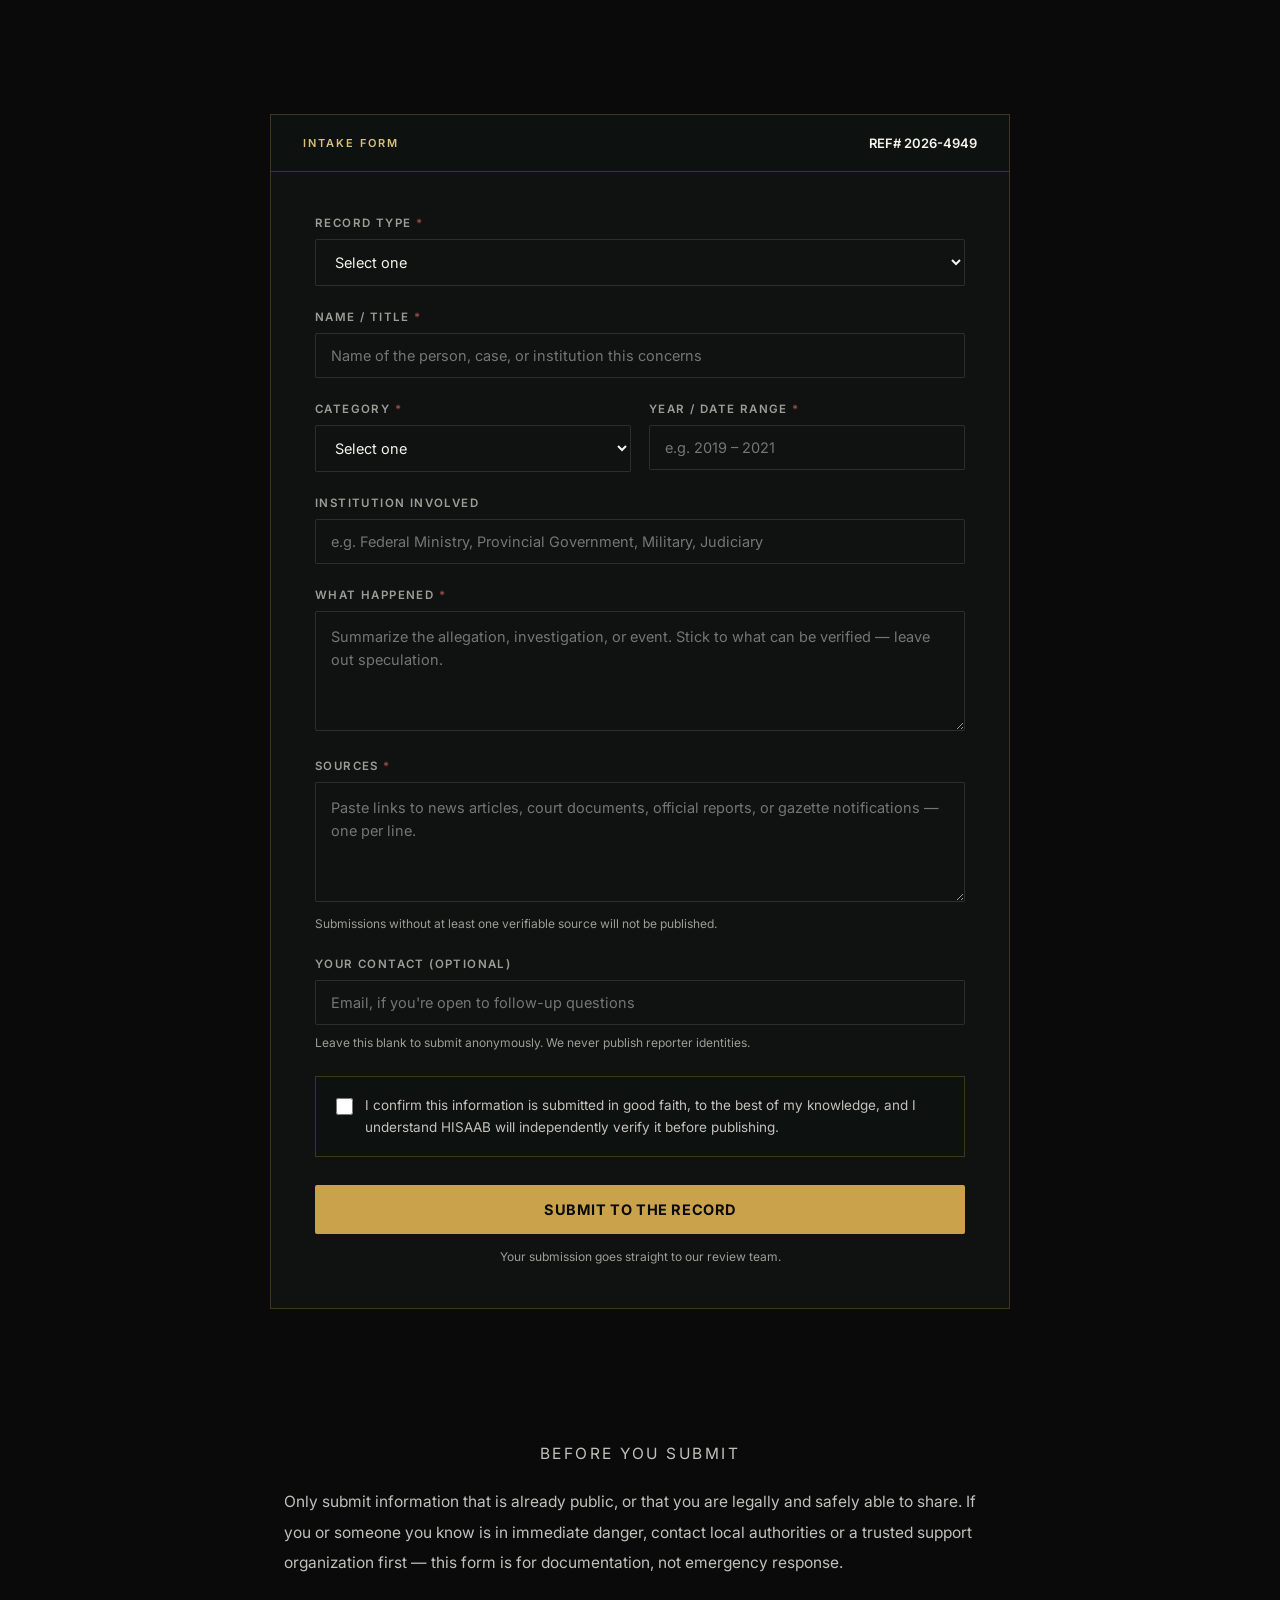
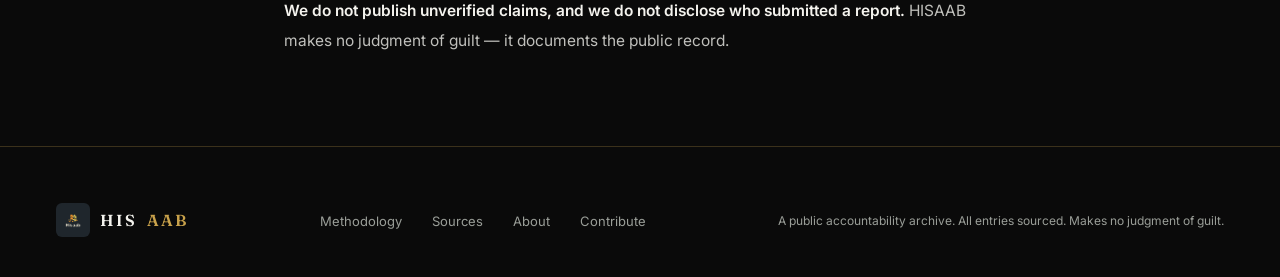
==== commit 87b1db6a: "Update website" ====
--- a/submit.html
+++ b/submit.html
@@ -248,6 +248,9 @@
     };
 
     try{
+        if(SB_URL.indexOf("YOUR-PROJECT") !== -1 || SB_KEY.indexOf("YOUR-ANON") !== -1){
+            throw new Error("The Supabase URL and key have not been pasted into submit.html yet.");
+        }
         var res = await fetch(SB_URL + "/rest/v1/submissions", {
             method: "POST",
             headers: {
@@ -258,12 +261,17 @@
             },
             body: JSON.stringify(payload)
         });
-        if(!res.ok) throw new Error("HTTP " + res.status);
+        if(!res.ok){
+            var detail = "";
+            try{ var j = await res.json(); detail = j.message || j.hint || j.details || ""; }catch(x){}
+            throw new Error("Server said (" + res.status + "): " + (detail || "no details"));
+        }
         document.getElementById("report-form").classList.add("hidden");
         document.getElementById("confirm-state").classList.add("active");
     }catch(err){
         btn.disabled = false; btn.textContent = "Submit To The Record";
-        alert("Something went wrong and your submission was not sent. Please check your details (description needs at least 20 characters, sources at least 8) and try again.");
+        console.error(err);
+        alert("Your submission was not sent.\n\n" + err.message);
     }
 });
 </script>
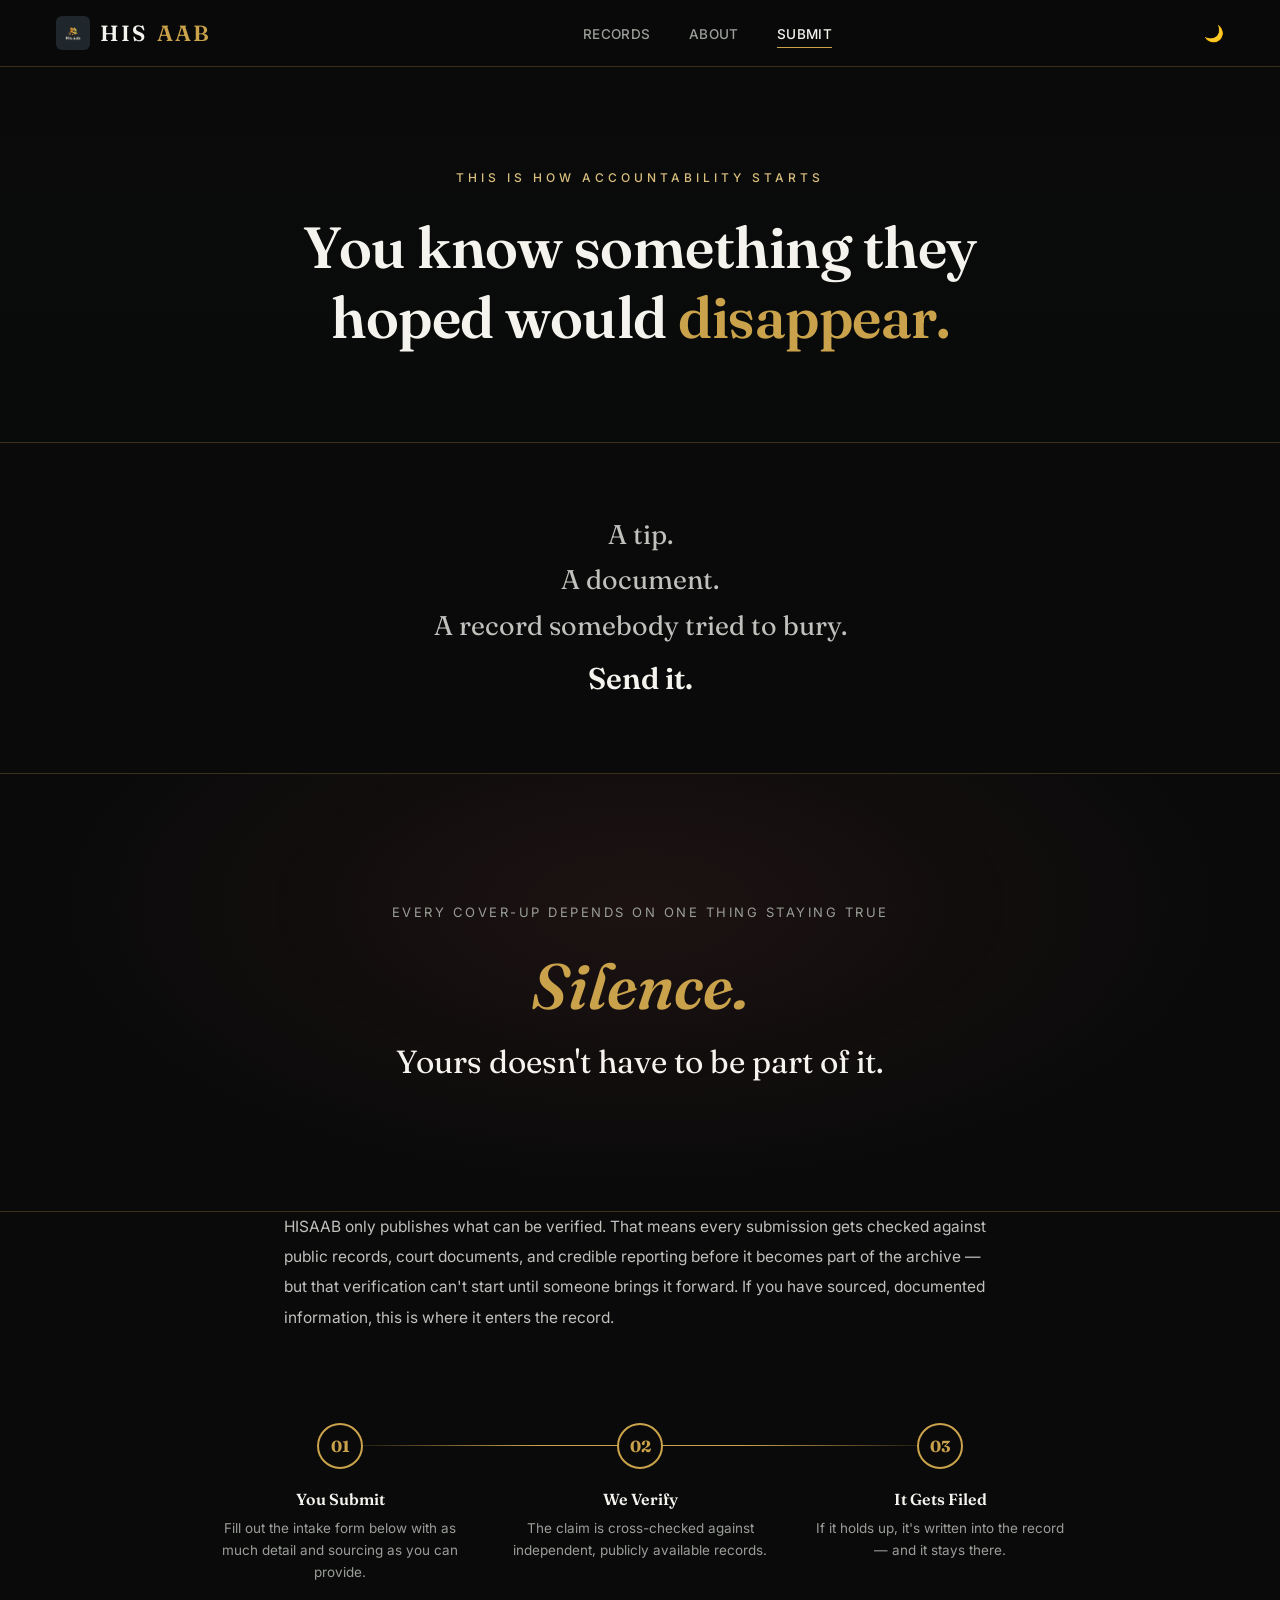
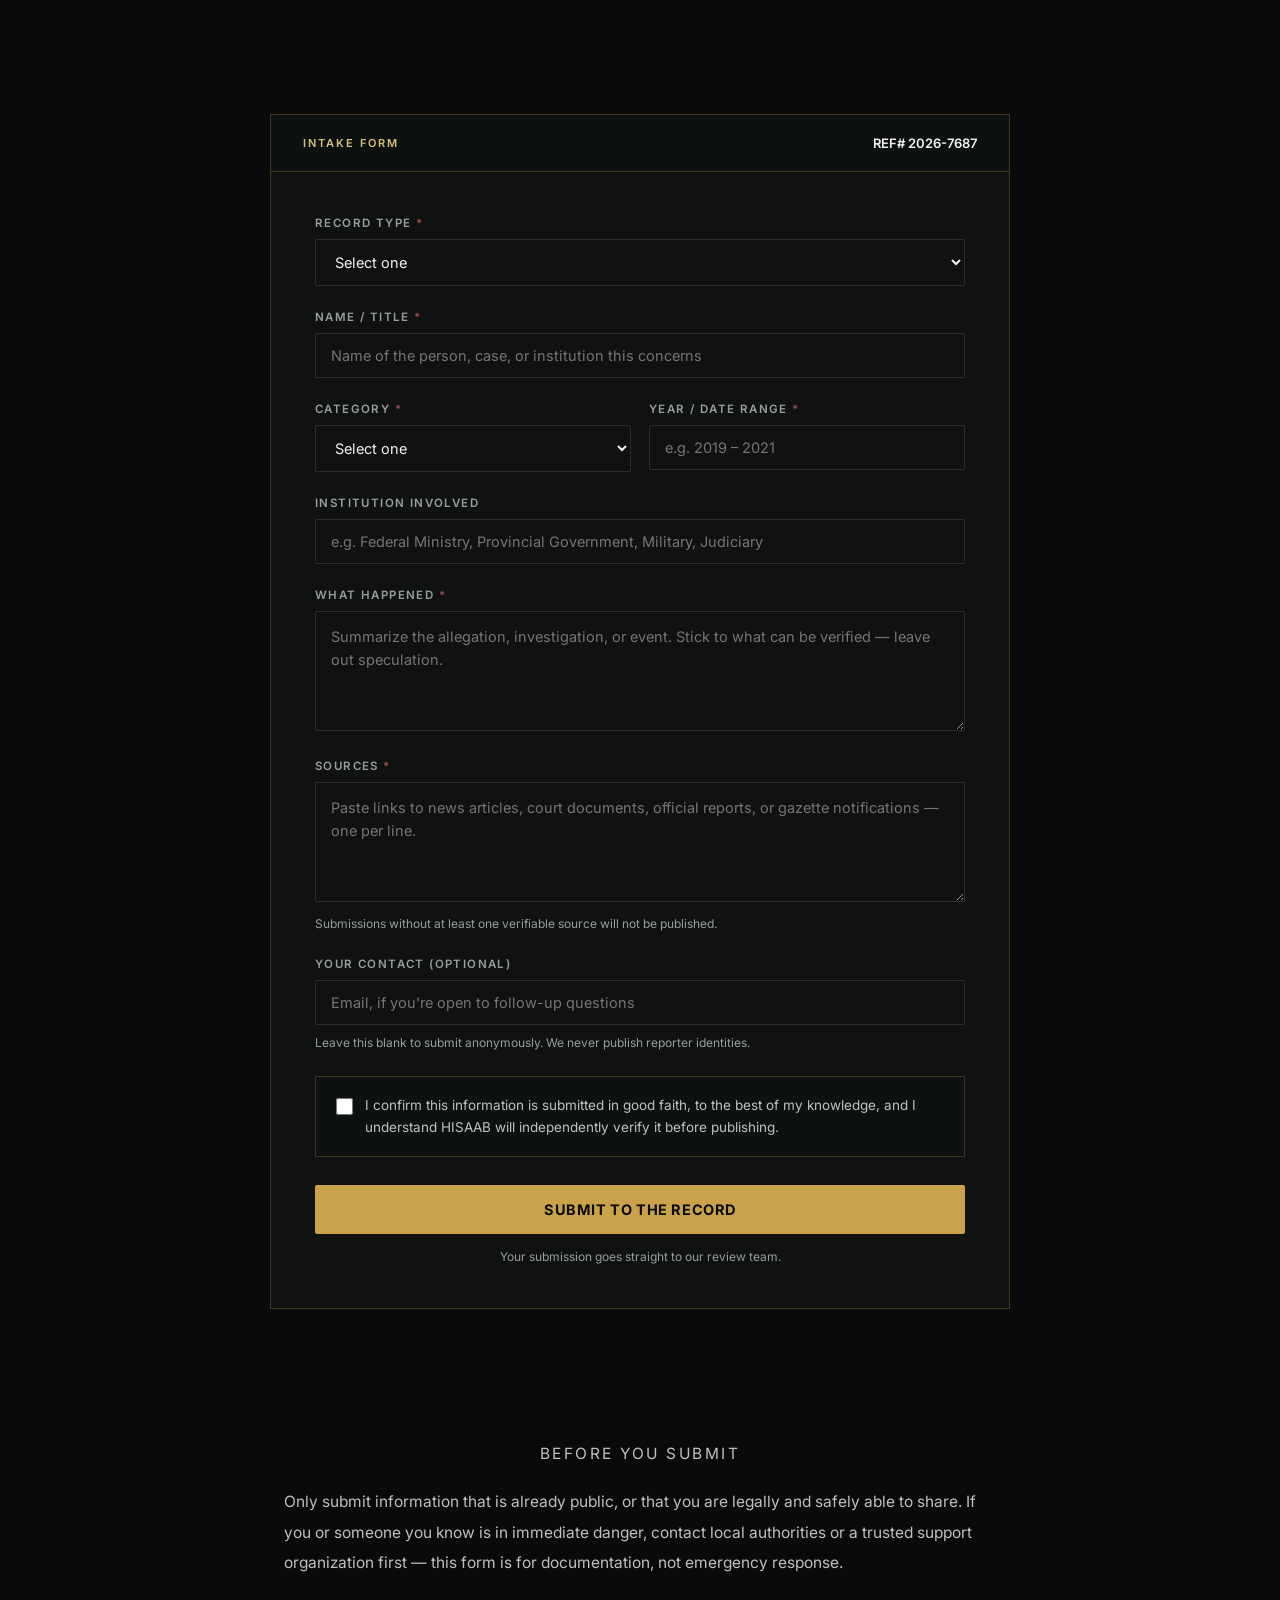
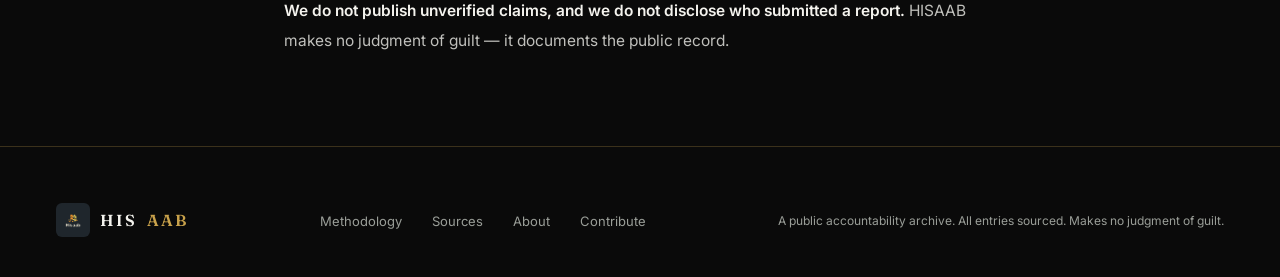
==== commit 63116e7b: "Update website" ====
--- a/submit.html
+++ b/submit.html
@@ -219,7 +219,7 @@
 })();
 
 /* ===== CONFIG: paste your Supabase values (Project Settings > API) ===== */
-var SB_URL = "https://dtpjjqddnxyogplsmnqq.supabase.co/rest/v1/";
+var SB_URL = "https://dtpjjqddnxyogplsmnqq.supabase.co";
 var SB_KEY = "eyJhbGciOiJIUzI1NiIsInR5cCI6IkpXVCJ9.eyJpc3MiOiJzdXBhYmFzZSIsInJlZiI6ImR0cGpqcWRkbnh5b2dwbHNtbnFxIiwicm9sZSI6ImFub24iLCJpYXQiOjE3OTQyMTc5MDQsImV4cCI6MjEwOTc5MzkwNH0.XlC-d41E29dw-KQlzil_ExPoW36KY_rM5xvY9EDGjqo";   /* anon key only, never the service_role key */
 
 /* form submit -> saved to the review queue */
